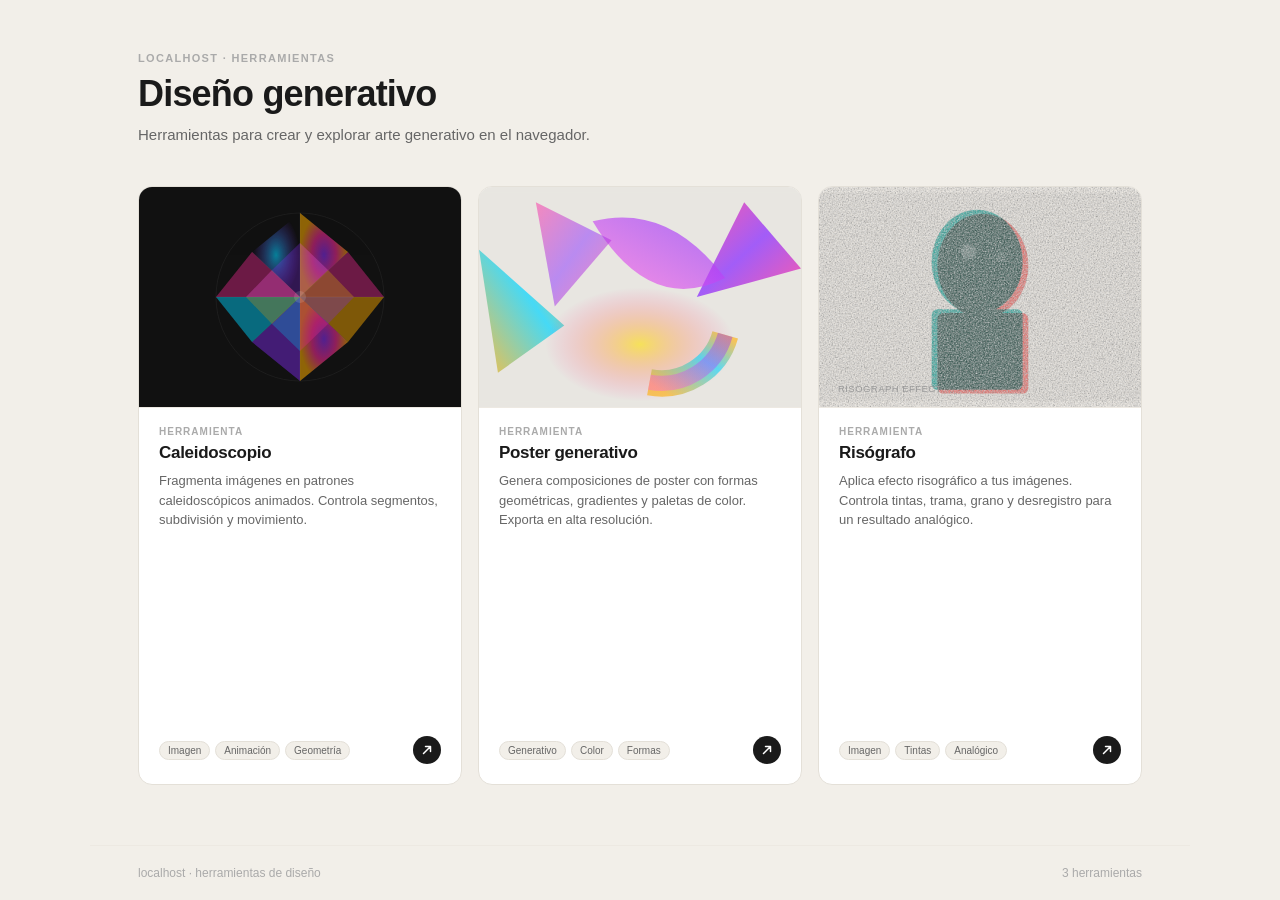
==== index.html @ 978cb009 "Initial commit" ====
<!DOCTYPE html>
<html lang="es">
<head>
<meta charset="UTF-8">
<meta name="viewport" content="width=device-width, initial-scale=1.0">
<title>Herramientas de diseño</title>
<style>
* { box-sizing: border-box; margin: 0; padding: 0; }

:root {
  --bg: #f2efe9;
  --surface: #ffffff;
  --border: #e4e0d8;
  --border-light: #ede9e2;
  --text: #1a1a1a;
  --text-2: #666;
  --text-3: #aaa;
  --radius: 14px;
  --radius-sm: 8px;
}

body {
  font-family: -apple-system, BlinkMacSystemFont, 'Segoe UI', sans-serif;
  background: var(--bg);
  color: var(--text);
  min-height: 100vh;
  display: flex;
  flex-direction: column;
}

/* ── HEADER ── */
header {
  padding: 52px 48px 0;
  max-width: 1100px;
  width: 100%;
  margin: 0 auto;
}

.eyebrow {
  font-size: 11px;
  font-weight: 600;
  text-transform: uppercase;
  letter-spacing: 0.12em;
  color: var(--text-3);
  margin-bottom: 10px;
}

h1 {
  font-size: 36px;
  font-weight: 700;
  letter-spacing: -0.8px;
  line-height: 1.1;
  color: var(--text);
}

.subtitle {
  font-size: 15px;
  color: var(--text-2);
  margin-top: 10px;
  line-height: 1.5;
}

/* ── GRID ── */
.grid {
  display: grid;
  grid-template-columns: repeat(3, 1fr);
  gap: 16px;
  padding: 40px 48px 60px;
  max-width: 1100px;
  width: 100%;
  margin: 0 auto;
  flex: 1;
}

/* ── CARD ── */
.card {
  background: var(--surface);
  border: 1px solid var(--border);
  border-radius: var(--radius);
  overflow: hidden;
  display: flex;
  flex-direction: column;
  text-decoration: none;
  color: inherit;
  transition: transform 0.18s ease, box-shadow 0.18s ease, border-color 0.18s ease;
  cursor: pointer;
}

.card:hover {
  transform: translateY(-3px);
  box-shadow: 0 12px 40px rgba(0,0,0,0.09);
  border-color: #ccc;
}

/* ── PREVIEW AREA ── */
.card-preview {
  height: 220px;
  position: relative;
  overflow: hidden;
  display: flex;
  align-items: center;
  justify-content: center;
}

/* Kaleidoscope preview */
.preview-kaleido {
  background: #111;
}
.preview-kaleido canvas {
  width: 100%;
  height: 100%;
  object-fit: cover;
}
.kaleido-svg {
  width: 100%;
  height: 100%;
}

/* Poster preview */
.preview-poster {
  background: #E8E6E1;
}

/* Risograph preview */
.preview-riso {
  background: #F5F0E8;
}

/* ── CARD BODY ── */
.card-body {
  padding: 18px 20px 20px;
  border-top: 1px solid var(--border-light);
  display: flex;
  flex-direction: column;
  gap: 6px;
  flex: 1;
}

.card-tag {
  font-size: 10px;
  font-weight: 600;
  text-transform: uppercase;
  letter-spacing: 0.1em;
  color: var(--text-3);
}

.card-title {
  font-size: 17px;
  font-weight: 700;
  letter-spacing: -0.3px;
}

.card-desc {
  font-size: 13px;
  color: var(--text-2);
  line-height: 1.5;
  margin-top: 2px;
}

.card-footer {
  display: flex;
  align-items: center;
  justify-content: space-between;
  margin-top: auto;
  padding-top: 14px;
}

.card-chips {
  display: flex;
  gap: 5px;
  flex-wrap: wrap;
}

.chip {
  font-size: 10px;
  padding: 3px 8px;
  border: 1px solid var(--border);
  border-radius: 20px;
  color: var(--text-2);
  background: var(--bg);
}

.arrow {
  width: 28px;
  height: 28px;
  background: var(--text);
  border-radius: 50%;
  display: flex;
  align-items: center;
  justify-content: center;
  flex-shrink: 0;
  transition: transform 0.15s;
}
.card:hover .arrow { transform: translate(2px, -2px); }
.arrow svg { display: block; }

/* ── FOOTER ── */
footer {
  padding: 20px 48px;
  border-top: 1px solid var(--border-light);
  display: flex;
  align-items: center;
  justify-content: space-between;
  max-width: 1100px;
  width: 100%;
  margin: 0 auto;
}
.footer-note { font-size: 12px; color: var(--text-3); }
.footer-count { font-size: 12px; color: var(--text-3); }

/* ── ILLUSTRATIONS ── */
/* Kaleidoscope: geometric mandala */
.kaleido-art {
  width: 180px;
  height: 180px;
  opacity: 0.9;
}

/* Poster: layered gradient shapes */
.poster-art {
  width: 100%;
  height: 100%;
  position: absolute;
  inset: 0;
}

/* Riso: offset color layers */
.riso-art {
  position: absolute;
  inset: 0;
  width: 100%;
  height: 100%;
}
</style>
</head>
<body>

<header>
  <div class="eyebrow">Localhost · Herramientas</div>
  <h1>Diseño generativo</h1>
  <p class="subtitle">Herramientas para crear y explorar arte generativo en el navegador.</p>
</header>

<main class="grid">

  <!-- KALEIDOSCOPE -->
  <a class="card" href="kaleidoscope.html">
    <div class="card-preview preview-kaleido">
      <svg class="kaleido-art" viewBox="0 0 180 180" xmlns="http://www.w3.org/2000/svg">
        <defs>
          <radialGradient id="kg1" cx="50%" cy="50%" r="50%">
            <stop offset="0%" stop-color="#8B2FFF"/>
            <stop offset="50%" stop-color="#FF2D9C"/>
            <stop offset="100%" stop-color="#FFAD00"/>
          </radialGradient>
          <radialGradient id="kg2" cx="50%" cy="50%" r="50%">
            <stop offset="0%" stop-color="#00D4FF"/>
            <stop offset="100%" stop-color="#8B2FFF" stop-opacity="0"/>
          </radialGradient>
          <clipPath id="circle">
            <circle cx="90" cy="90" r="84"/>
          </clipPath>
        </defs>
        <circle cx="90" cy="90" r="84" fill="#111"/>
        <g clip-path="url(#circle)">
          <!-- Segments -->
          <g opacity="0.85">
            <polygon points="90,90 90,6 138,45" fill="url(#kg1)" opacity="0.7"/>
            <polygon points="90,90 138,45 174,90" fill="#FF2D9C" opacity="0.5"/>
            <polygon points="90,90 174,90 138,135" fill="#FFAD00" opacity="0.6"/>
            <polygon points="90,90 138,135 90,174" fill="url(#kg1)" opacity="0.7"/>
            <polygon points="90,90 90,174 42,135" fill="#8B2FFF" opacity="0.55"/>
            <polygon points="90,90 42,135 6,90" fill="#00D4FF" opacity="0.6"/>
            <polygon points="90,90 6,90 42,45" fill="#FF2D9C" opacity="0.5"/>
            <polygon points="90,90 42,45 90,6" fill="url(#kg2)" opacity="0.75"/>
          </g>
          <!-- Inner ring -->
          <g opacity="0.6">
            <polygon points="90,90 90,36 118,63" fill="#FF5FE5" opacity="0.55"/>
            <polygon points="90,90 118,63 144,90" fill="#FFDE00" opacity="0.45"/>
            <polygon points="90,90 144,90 118,117" fill="#8B2FFF" opacity="0.5"/>
            <polygon points="90,90 118,117 90,144" fill="#FF2D9C" opacity="0.55"/>
            <polygon points="90,90 90,144 62,117" fill="#00D4FF" opacity="0.5"/>
            <polygon points="90,90 62,117 36,90" fill="#FFAD00" opacity="0.45"/>
            <polygon points="90,90 36,90 62,63" fill="#FF5FE5" opacity="0.55"/>
            <polygon points="90,90 62,63 90,36" fill="#8B2FFF" opacity="0.5"/>
          </g>
          <!-- Glass edges -->
          <g stroke="rgba(255,255,255,0.12)" stroke-width="0.5" fill="none">
            <line x1="90" y1="90" x2="90" y2="6"/>
            <line x1="90" y1="90" x2="138" y2="45"/>
            <line x1="90" y1="90" x2="174" y2="90"/>
            <line x1="90" y1="90" x2="138" y2="135"/>
            <line x1="90" y1="90" x2="90" y2="174"/>
            <line x1="90" y1="90" x2="42" y2="135"/>
            <line x1="90" y1="90" x2="6" y2="90"/>
            <line x1="90" y1="90" x2="42" y2="45"/>
          </g>
          <!-- Center dot -->
          <circle cx="90" cy="90" r="6" fill="rgba(255,255,255,0.15)"/>
        </g>
        <circle cx="90" cy="90" r="84" fill="none" stroke="rgba(255,255,255,0.06)" stroke-width="1"/>
      </svg>
    </div>
    <div class="card-body">
      <div class="card-tag">Herramienta</div>
      <div class="card-title">Caleidoscopio</div>
      <div class="card-desc">Fragmenta imágenes en patrones caleidoscópicos animados. Controla segmentos, subdivisión y movimiento.</div>
      <div class="card-footer">
        <div class="card-chips">
          <span class="chip">Imagen</span>
          <span class="chip">Animación</span>
          <span class="chip">Geometría</span>
        </div>
        <div class="arrow">
          <svg width="12" height="12" viewBox="0 0 12 12" fill="none">
            <path d="M2.5 9.5L9.5 2.5M9.5 2.5H4.5M9.5 2.5V7.5" stroke="white" stroke-width="1.5" stroke-linecap="round" stroke-linejoin="round"/>
          </svg>
        </div>
      </div>
    </div>
  </a>

  <!-- POSTER -->
  <a class="card" href="poster.html">
    <div class="card-preview preview-poster">
      <svg class="poster-art" viewBox="0 0 340 220" xmlns="http://www.w3.org/2000/svg">
        <defs>
          <linearGradient id="pg1" x1="0%" y1="0%" x2="100%" y2="100%">
            <stop offset="0%" stop-color="#FF2D9C"/>
            <stop offset="50%" stop-color="#8B2FFF"/>
            <stop offset="100%" stop-color="#FF2D9C"/>
          </linearGradient>
          <linearGradient id="pg2" x1="0%" y1="100%" x2="100%" y2="0%">
            <stop offset="0%" stop-color="#FFAD00"/>
            <stop offset="60%" stop-color="#00D4FF"/>
            <stop offset="100%" stop-color="#FFAD00"/>
          </linearGradient>
          <linearGradient id="pg3" x1="100%" y1="0%" x2="0%" y2="100%">
            <stop offset="0%" stop-color="#8B2FFF"/>
            <stop offset="100%" stop-color="#FF5FE5"/>
          </linearGradient>
          <radialGradient id="pg4" cx="50%" cy="50%" r="50%">
            <stop offset="0%" stop-color="#FFDE00"/>
            <stop offset="100%" stop-color="#FF2D9C" stop-opacity="0"/>
          </radialGradient>
        </defs>
        <rect width="340" height="220" fill="#E8E6E1"/>
        <!-- Shapes -->
        <polygon points="280,10 340,80 230,110" fill="url(#pg1)" opacity="0.75"/>
        <polygon points="0,60 90,140 20,190" fill="url(#pg2)" opacity="0.7"/>
        <path d="M120,30 Q200,10 260,90 Q180,130 120,30Z" fill="url(#pg3)" opacity="0.65"/>
        <ellipse cx="170" cy="160" rx="100" ry="60" fill="url(#pg4)" opacity="0.6"/>
        <polygon points="60,10 140,50 80,120" fill="url(#pg1)" opacity="0.5"/>
        <!-- Arc shape -->
        <path d="M 260,150 A 70 70 0 0 1 180,200" stroke="url(#pg2)" stroke-width="28" fill="none" opacity="0.6"/>
        <path d="M 260,150 A 70 70 0 0 1 180,200" stroke="url(#pg3)" stroke-width="16" fill="none" opacity="0.4"/>
      </svg>
    </div>
    <div class="card-body">
      <div class="card-tag">Herramienta</div>
      <div class="card-title">Poster generativo</div>
      <div class="card-desc">Genera composiciones de poster con formas geométricas, gradientes y paletas de color. Exporta en alta resolución.</div>
      <div class="card-footer">
        <div class="card-chips">
          <span class="chip">Generativo</span>
          <span class="chip">Color</span>
          <span class="chip">Formas</span>
        </div>
        <div class="arrow">
          <svg width="12" height="12" viewBox="0 0 12 12" fill="none">
            <path d="M2.5 9.5L9.5 2.5M9.5 2.5H4.5M9.5 2.5V7.5" stroke="white" stroke-width="1.5" stroke-linecap="round" stroke-linejoin="round"/>
          </svg>
        </div>
      </div>
    </div>
  </a>

  <!-- RISOGRAPH -->
  <a class="card" href="risograph.html">
    <div class="card-preview preview-riso">
      <svg class="riso-art" viewBox="0 0 340 220" xmlns="http://www.w3.org/2000/svg">
        <defs>
          <filter id="grain">
            <feTurbulence type="fractalNoise" baseFrequency="0.65" numOctaves="3" stitchTiles="stitch"/>
            <feColorMatrix type="saturate" values="0"/>
            <feBlend in="SourceGraphic" mode="multiply" result="blend"/>
            <feComposite in="blend" in2="SourceGraphic"/>
          </filter>
        </defs>
        <!-- Paper -->
        <rect width="340" height="220" fill="#F5F0E8"/>
        <!-- Noise texture dots simulation -->
        <rect width="340" height="220" fill="url(#noise)" opacity="0.04"/>

        <!-- Ink layer 1: Red (offset slightly) -->
        <g transform="translate(3,2)" opacity="0.88" style="mix-blend-mode:multiply">
          <!-- Portrait silhouette simplified as shapes -->
          <ellipse cx="170" cy="75" rx="48" ry="55" fill="#FF5E5B"/>
          <rect x="122" y="125" width="96" height="85" rx="6" fill="#FF5E5B"/>
          <!-- Halftone dots suggestion -->
          <circle cx="145" cy="60" r="3" fill="#FF5E5B" opacity="0.6"/>
          <circle cx="160" cy="50" r="2" fill="#FF5E5B" opacity="0.5"/>
          <circle cx="195" cy="58" r="3.5" fill="#FF5E5B" opacity="0.55"/>
          <circle cx="185" cy="45" r="2" fill="#FF5E5B" opacity="0.45"/>
          <circle cx="155" cy="95" r="4" fill="#FF5E5B" opacity="0.35"/>
          <circle cx="185" cy="90" r="3" fill="#FF5E5B" opacity="0.3"/>
        </g>

        <!-- Ink layer 2: Teal (offset other direction) -->
        <g transform="translate(-3,-2)" opacity="0.85" style="mix-blend-mode:multiply">
          <ellipse cx="170" cy="75" rx="48" ry="55" fill="#00A79D"/>
          <rect x="122" y="125" width="96" height="85" rx="6" fill="#00A79D"/>
          <!-- Screen dots -->
          <circle cx="152" cy="68" r="2.5" fill="#00A79D" opacity="0.5"/>
          <circle cx="168" cy="55" r="3" fill="#00A79D" opacity="0.55"/>
          <circle cx="188" cy="65" r="2" fill="#00A79D" opacity="0.45"/>
          <circle cx="178" cy="48" r="3" fill="#00A79D" opacity="0.4"/>
          <circle cx="160" cy="100" r="3.5" fill="#00A79D" opacity="0.3"/>
          <circle cx="190" cy="95" r="2.5" fill="#00A79D" opacity="0.25"/>
        </g>

        <!-- Highlight spots -->
        <circle cx="158" cy="62" r="8" fill="#fff" opacity="0.25"/>
        <circle cx="192" cy="68" r="5" fill="#fff" opacity="0.15"/>

        <!-- Grain overlay -->
        <rect width="340" height="220" fill="rgba(0,0,0,0.03)" filter="url(#grain)"/>

        <!-- Dot screen pattern -->
        <g opacity="0.08" fill="#1a1a1a">
          <circle cx="30" cy="30" r="1.5"/><circle cx="50" cy="30" r="1.5"/><circle cx="70" cy="30" r="1.5"/>
          <circle cx="40" cy="45" r="1.5"/><circle cx="60" cy="45" r="1.5"/><circle cx="80" cy="45" r="1.5"/>
          <circle cx="290" cy="160" r="1.5"/><circle cx="310" cy="160" r="1.5"/><circle cx="330" cy="160" r="1.5"/>
          <circle cx="300" cy="175" r="1.5"/><circle cx="320" cy="175" r="1.5"/>
          <circle cx="30" cy="185" r="1.5"/><circle cx="50" cy="185" r="1.5"/>
          <circle cx="40" cy="200" r="1.5"/><circle cx="60" cy="200" r="1.5"/>
        </g>

        <!-- Label at bottom -->
        <text x="20" y="210" font-family="-apple-system,sans-serif" font-size="10" fill="#999" letter-spacing="0.05em" text-transform="uppercase">RISOGRAPH EFFECT</text>
      </svg>
    </div>
    <div class="card-body">
      <div class="card-tag">Herramienta</div>
      <div class="card-title">Risógrafo</div>
      <div class="card-desc">Aplica efecto risográfico a tus imágenes. Controla tintas, trama, grano y desregistro para un resultado analógico.</div>
      <div class="card-footer">
        <div class="card-chips">
          <span class="chip">Imagen</span>
          <span class="chip">Tintas</span>
          <span class="chip">Analógico</span>
        </div>
        <div class="arrow">
          <svg width="12" height="12" viewBox="0 0 12 12" fill="none">
            <path d="M2.5 9.5L9.5 2.5M9.5 2.5H4.5M9.5 2.5V7.5" stroke="white" stroke-width="1.5" stroke-linecap="round" stroke-linejoin="round"/>
          </svg>
        </div>
      </div>
    </div>
  </a>

</main>

<footer>
  <span class="footer-note">localhost · herramientas de diseño</span>
  <span class="footer-count">3 herramientas</span>
</footer>

</body>
</html>
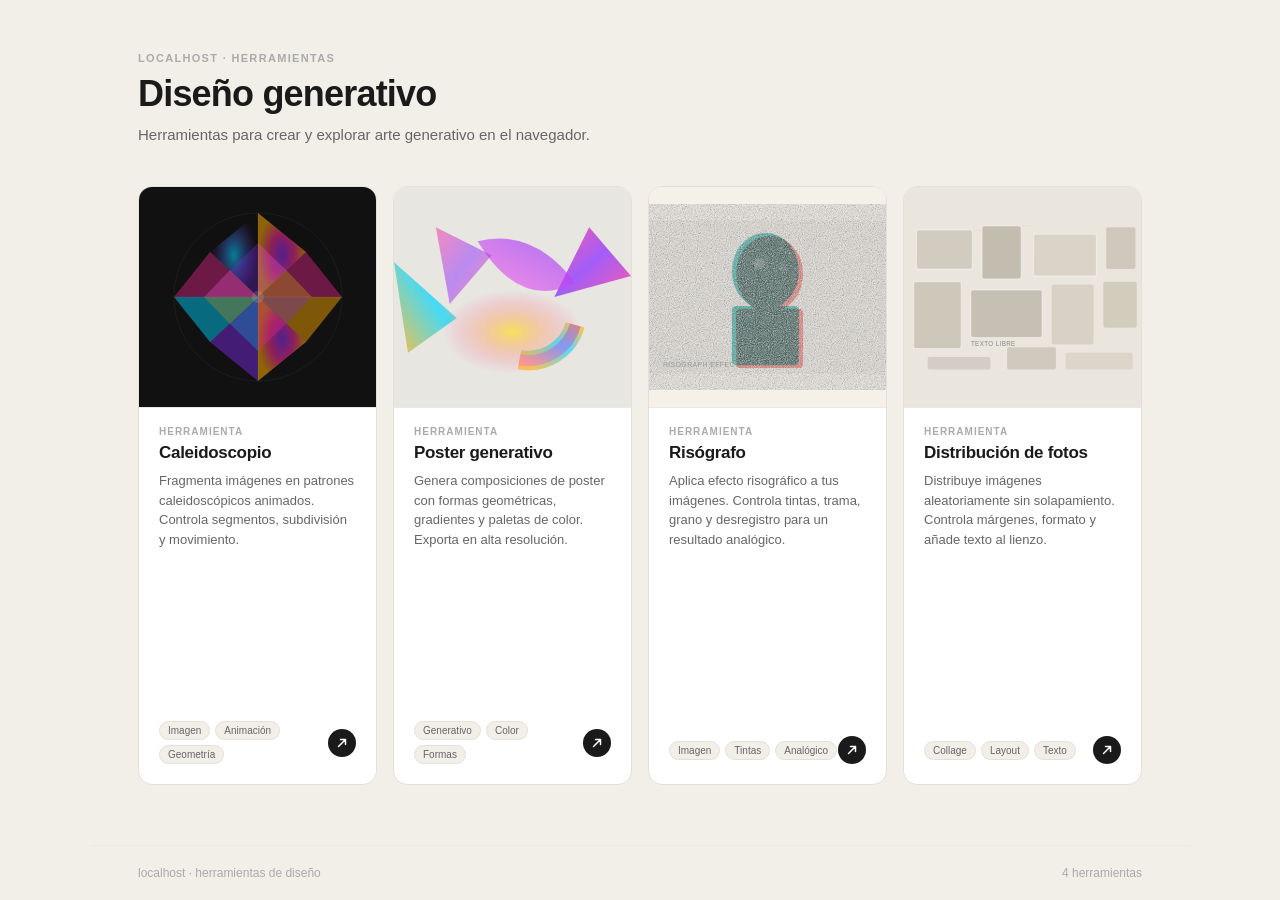
==== commit c5de2a5a: "Add layout tool + fix duplication bug" ====
--- a/index.html
+++ b/index.html
@@ -63,7 +63,7 @@
 /* ── GRID ── */
 .grid {
   display: grid;
-  grid-template-columns: repeat(3, 1fr);
+  grid-template-columns: repeat(4, 1fr);
   gap: 16px;
   padding: 40px 48px 60px;
   max-width: 1100px;
@@ -460,11 +460,59 @@
     </div>
   </a>
 
+  <!-- LAYOUT DE FOTOS -->
+  <a class="card" href="layout.html">
+    <div class="card-preview" style="background:#EAE5DD">
+      <svg viewBox="0 0 340 220" xmlns="http://www.w3.org/2000/svg" style="position:absolute;inset:0;width:100%;height:100%">
+        <rect width="340" height="220" fill="#EAE5DD"/>
+        <!-- Photo rectangles scattered, no overlap -->
+        <rect x="18" y="14" width="80" height="56" rx="3" fill="#C8C0B4" opacity="0.7"/>
+        <rect x="18" y="14" width="80" height="56" rx="3" fill="none" stroke="#fff" stroke-width="1.5" opacity="0.4"/>
+        <rect x="112" y="8" width="56" height="76" rx="3" fill="#B0A898" opacity="0.65"/>
+        <rect x="112" y="8" width="56" height="76" rx="3" fill="none" stroke="#fff" stroke-width="1.5" opacity="0.4"/>
+        <rect x="186" y="20" width="90" height="60" rx="3" fill="#D4CCBf" opacity="0.7"/>
+        <rect x="186" y="20" width="90" height="60" rx="3" fill="none" stroke="#fff" stroke-width="1.5" opacity="0.4"/>
+        <rect x="290" y="10" width="42" height="60" rx="3" fill="#BEB6A8" opacity="0.6"/>
+        <rect x="14" y="88" width="68" height="96" rx="3" fill="#C0B8AA" opacity="0.65"/>
+        <rect x="14" y="88" width="68" height="96" rx="3" fill="none" stroke="#fff" stroke-width="1.5" opacity="0.4"/>
+        <rect x="96" y="100" width="102" height="68" rx="3" fill="#B8B0A2" opacity="0.7"/>
+        <rect x="96" y="100" width="102" height="68" rx="3" fill="none" stroke="#fff" stroke-width="1.5" opacity="0.4"/>
+        <rect x="212" y="92" width="60" height="86" rx="3" fill="#D0C8BA" opacity="0.65"/>
+        <rect x="286" y="88" width="48" height="66" rx="3" fill="#C4BCA8" opacity="0.6"/>
+        <rect x="34" y="196" width="90" height="18" rx="3" fill="#AFA8A0" opacity="0.4"/>
+        <rect x="148" y="182" width="70" height="32" rx="3" fill="#BCB4A6" opacity="0.55"/>
+        <rect x="232" y="190" width="96" height="24" rx="3" fill="#C8C0B2" opacity="0.45"/>
+        <!-- Gap lines suggestion -->
+        <line x1="100" y1="14" x2="110" y2="14" stroke="#C0BCA0" stroke-width="1" stroke-dasharray="2,2" opacity="0.5"/>
+        <line x1="170" y1="8" x2="184" y2="8" stroke="#C0BCA0" stroke-width="1" stroke-dasharray="2,2" opacity="0.5"/>
+        <!-- Text element sample -->
+        <text x="96" y="180" font-family="-apple-system,sans-serif" font-size="9" fill="#888" letter-spacing="0.06em">TEXTO LIBRE</text>
+      </svg>
+    </div>
+    <div class="card-body">
+      <div class="card-tag">Herramienta</div>
+      <div class="card-title">Distribución de fotos</div>
+      <div class="card-desc">Distribuye imágenes aleatoriamente sin solapamiento. Controla márgenes, formato y añade texto al lienzo.</div>
+      <div class="card-footer">
+        <div class="card-chips">
+          <span class="chip">Collage</span>
+          <span class="chip">Layout</span>
+          <span class="chip">Texto</span>
+        </div>
+        <div class="arrow">
+          <svg width="12" height="12" viewBox="0 0 12 12" fill="none">
+            <path d="M2.5 9.5L9.5 2.5M9.5 2.5H4.5M9.5 2.5V7.5" stroke="white" stroke-width="1.5" stroke-linecap="round" stroke-linejoin="round"/>
+          </svg>
+        </div>
+      </div>
+    </div>
+  </a>
+
 </main>
 
 <footer>
   <span class="footer-note">localhost · herramientas de diseño</span>
-  <span class="footer-count">3 herramientas</span>
+  <span class="footer-count">4 herramientas</span>
 </footer>
 
 </body>
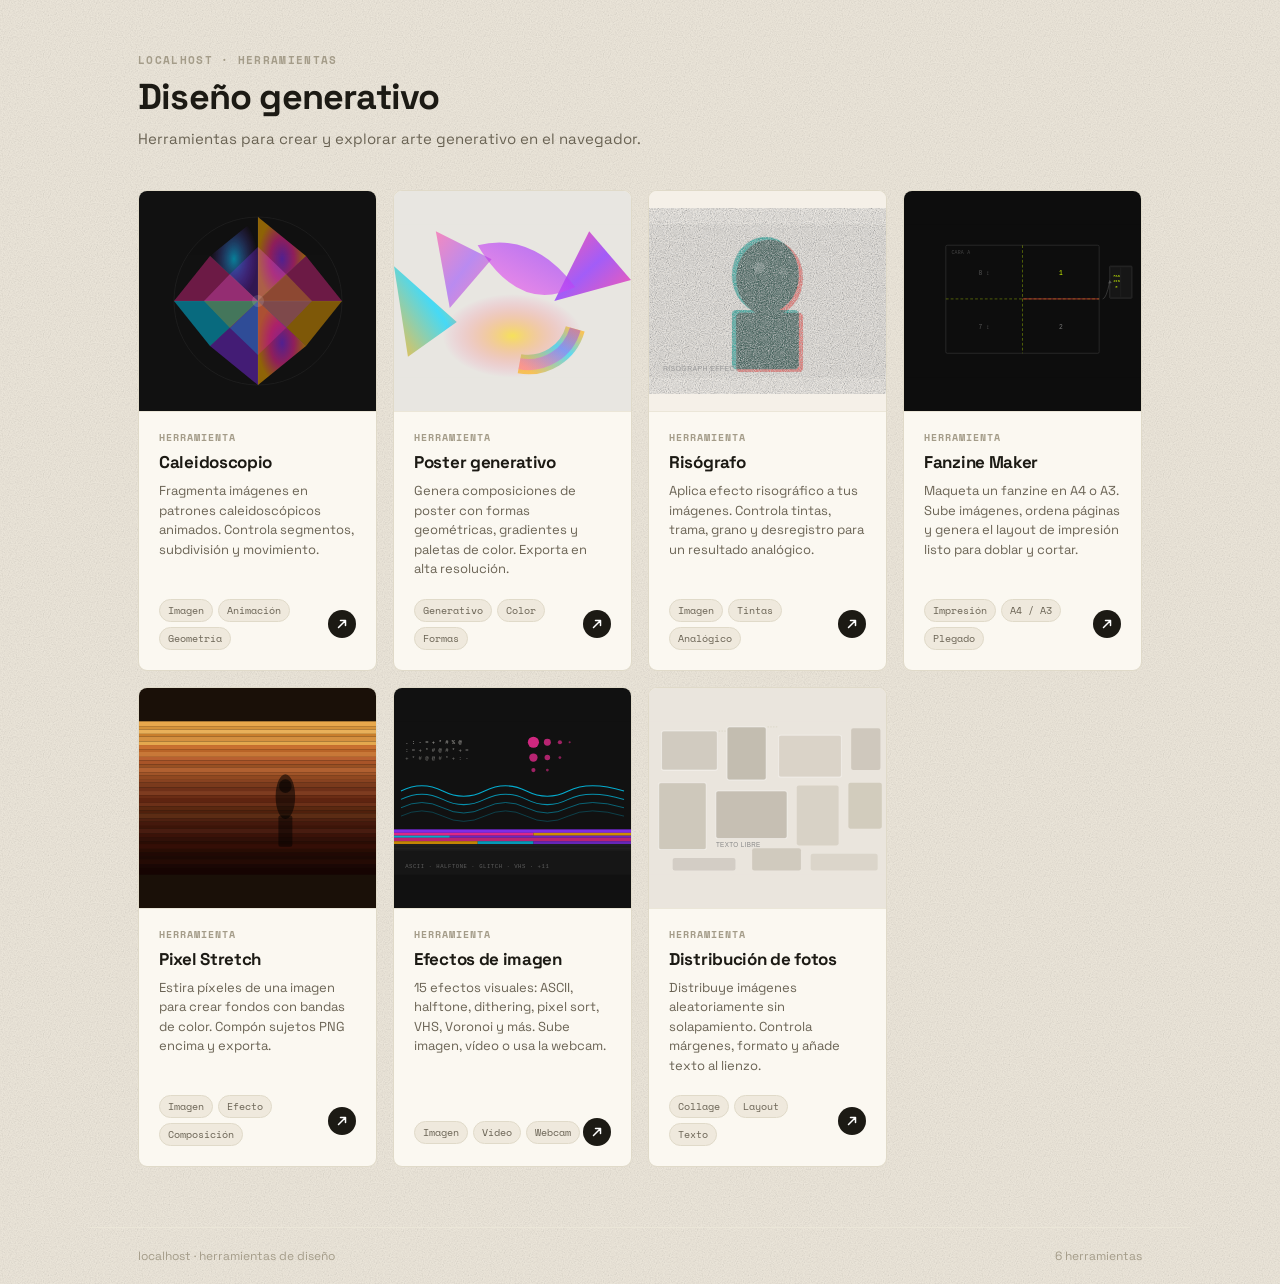
==== commit 48c2a723: "Add GitHub Actions deploy workflow + new tools Co-Authored-By: Claude Sonnet 4.6 <noreply@anthropic." ====
--- a/index.html
+++ b/index.html
@@ -231,6 +231,31 @@
   width: 100%;
   height: 100%;
 }
+</style>
+<link rel="stylesheet" href="studio.css">
+<style>
+  .card { background: var(--surface); }
+  .card-title { font-family: var(--font-display); }
+  .eyebrow { font-family: var(--font-mono); }
+  .card:hover { box-shadow: 0 14px 44px rgba(28,26,20,0.12); border-color: var(--border-2); }
+  .arrow { background: var(--text); }
+
+  @media (max-width: 1100px) {
+    header, .grid, footer { padding-left: 32px; padding-right: 32px; }
+    .grid { grid-template-columns: repeat(3, 1fr); }
+  }
+  @media (max-width: 760px) {
+    header { padding: 34px 20px 0; }
+    h1 { font-size: 28px; }
+    .subtitle { font-size: 14px; }
+    .grid { grid-template-columns: repeat(2, 1fr); gap: 12px; padding: 26px 20px 44px; }
+    .card-preview { height: 156px; }
+    footer { flex-direction: column; gap: 6px; align-items: flex-start; padding: 16px 20px; }
+  }
+  @media (max-width: 460px) {
+    .grid { grid-template-columns: 1fr; }
+    .card-preview { height: 190px; }
+  }
 </style>
 </head>
 <body>
@@ -460,6 +485,190 @@
     </div>
   </a>
 
+  <!-- FANZINE MAKER -->
+  <a class="card" href="fanzine.html">
+    <div class="card-preview" style="background:#0d0d0d">
+      <svg viewBox="0 0 340 220" xmlns="http://www.w3.org/2000/svg" style="position:absolute;inset:0;width:100%;height:100%">
+        <rect width="340" height="220" fill="#0d0d0d"/>
+        <!-- Sheet outline -->
+        <rect x="60" y="30" width="220" height="155" rx="2" fill="none" stroke="#333" stroke-width="1"/>
+        <!-- Fold line vertical -->
+        <line x1="170" y1="30" x2="170" y2="185" stroke="#d4ff00" stroke-width="0.8" stroke-dasharray="4,3" opacity="0.6"/>
+        <!-- Fold line horizontal -->
+        <line x1="60" y1="107" x2="280" y2="107" stroke="#d4ff00" stroke-width="0.8" stroke-dasharray="4,3" opacity="0.6"/>
+        <!-- Cut line -->
+        <line x1="170" y1="107" x2="280" y2="107" stroke="#ff4444" stroke-width="1.2" opacity="0.7"/>
+        <!-- Page labels -->
+        <text x="115" y="72" text-anchor="middle" font-family="Courier New,monospace" font-size="9" fill="#555">8 ↕</text>
+        <text x="225" y="72" text-anchor="middle" font-family="Courier New,monospace" font-size="9" fill="#d4ff00">1</text>
+        <text x="115" y="150" text-anchor="middle" font-family="Courier New,monospace" font-size="9" fill="#555">7 ↕</text>
+        <text x="225" y="150" text-anchor="middle" font-family="Courier New,monospace" font-size="9" fill="#777">2</text>
+        <!-- Mini assembled zine on the right -->
+        <rect x="295" y="60" width="32" height="46" rx="1" fill="#1a1a1a" stroke="#333" stroke-width="1"/>
+        <rect x="297" y="62" width="28" height="42" rx="1" fill="#161616"/>
+        <line x1="311" y1="62" x2="311" y2="104" stroke="#333" stroke-width="0.5"/>
+        <text x="305" y="75" text-anchor="middle" font-family="Courier New,monospace" font-size="5" fill="#d4ff00">FAN</text>
+        <text x="305" y="83" text-anchor="middle" font-family="Courier New,monospace" font-size="5" fill="#d4ff00">ZIN</text>
+        <text x="305" y="91" text-anchor="middle" font-family="Courier New,monospace" font-size="5" fill="#d4ff00">E</text>
+        <!-- Arrow from sheet to zine -->
+        <path d="M 285 107 Q 290 107 295 83" fill="none" stroke="#555" stroke-width="0.8"/>
+        <polygon points="295,80 293,85 298,84" fill="#555"/>
+        <!-- Corner label -->
+        <text x="68" y="42" font-family="Courier New,monospace" font-size="7" fill="#444" letter-spacing="0.05em">CARA A</text>
+      </svg>
+    </div>
+    <div class="card-body">
+      <div class="card-tag">Herramienta</div>
+      <div class="card-title">Fanzine Maker</div>
+      <div class="card-desc">Maqueta un fanzine en A4 o A3. Sube imágenes, ordena páginas y genera el layout de impresión listo para doblar y cortar.</div>
+      <div class="card-footer">
+        <div class="card-chips">
+          <span class="chip">Impresión</span>
+          <span class="chip">A4 / A3</span>
+          <span class="chip">Plegado</span>
+        </div>
+        <div class="arrow">
+          <svg width="12" height="12" viewBox="0 0 12 12" fill="none">
+            <path d="M2.5 9.5L9.5 2.5M9.5 2.5H4.5M9.5 2.5V7.5" stroke="white" stroke-width="1.5" stroke-linecap="round" stroke-linejoin="round"/>
+          </svg>
+        </div>
+      </div>
+    </div>
+  </a>
+
+  <!-- PIXEL STRETCH -->
+  <a class="card" href="pixelstretch.html">
+    <div class="card-preview" style="background:#1a1008">
+      <svg viewBox="0 0 340 220" xmlns="http://www.w3.org/2000/svg" style="position:absolute;inset:0;width:100%;height:100%">
+        <!-- Horizontal pixel stretch bands -->
+        <rect width="340" height="220" fill="#1a1008"/>
+        <rect x="0" y="0"   width="340" height="7"  fill="#E8A84C"/>
+        <rect x="0" y="7"   width="340" height="5"  fill="#D4923A"/>
+        <rect x="0" y="12"  width="340" height="6"  fill="#E8B05A"/>
+        <rect x="0" y="18"  width="340" height="4"  fill="#C87E2C"/>
+        <rect x="0" y="22"  width="340" height="7"  fill="#D49040"/>
+        <rect x="0" y="29"  width="340" height="5"  fill="#E4A84E"/>
+        <rect x="0" y="34"  width="340" height="6"  fill="#C87030"/>
+        <rect x="0" y="40"  width="340" height="4"  fill="#B86428"/>
+        <rect x="0" y="44"  width="340" height="7"  fill="#C87838"/>
+        <rect x="0" y="51"  width="340" height="5"  fill="#B86030"/>
+        <rect x="0" y="56"  width="340" height="6"  fill="#A85428"/>
+        <rect x="0" y="62"  width="340" height="4"  fill="#985022"/>
+        <rect x="0" y="66"  width="340" height="7"  fill="#B06030"/>
+        <rect x="0" y="73"  width="340" height="5"  fill="#A05428"/>
+        <rect x="0" y="78"  width="340" height="6"  fill="#904820"/>
+        <rect x="0" y="84"  width="340" height="4"  fill="#884220"/>
+        <rect x="0" y="88"  width="340" height="7"  fill="#7A3A1C"/>
+        <rect x="0" y="95"  width="340" height="5"  fill="#6E3018"/>
+        <rect x="0" y="100" width="340" height="6"  fill="#7E3C20"/>
+        <rect x="0" y="106" width="340" height="4"  fill="#6A2C14"/>
+        <rect x="0" y="110" width="340" height="7"  fill="#5E2410"/>
+        <rect x="0" y="117" width="340" height="5"  fill="#6C3018"/>
+        <rect x="0" y="122" width="340" height="6"  fill="#5A2810"/>
+        <rect x="0" y="128" width="340" height="4"  fill="#50200C"/>
+        <rect x="0" y="132" width="340" height="7"  fill="#5C2C14"/>
+        <rect x="0" y="139" width="340" height="5"  fill="#4E2010"/>
+        <rect x="0" y="144" width="340" height="6"  fill="#44180C"/>
+        <rect x="0" y="150" width="340" height="4"  fill="#3C1408"/>
+        <rect x="0" y="154" width="340" height="7"  fill="#481C10"/>
+        <rect x="0" y="161" width="340" height="5"  fill="#3A1208"/>
+        <rect x="0" y="166" width="340" height="6"  fill="#301008"/>
+        <rect x="0" y="172" width="340" height="4"  fill="#2A0C04"/>
+        <rect x="0" y="176" width="340" height="7"  fill="#340E06"/>
+        <rect x="0" y="183" width="340" height="5"  fill="#280C04"/>
+        <rect x="0" y="188" width="340" height="6"  fill="#200804"/>
+        <rect x="0" y="194" width="340" height="4"  fill="#1C0804"/>
+        <rect x="0" y="198" width="340" height="7"  fill="#240A04"/>
+        <rect x="0" y="205" width="340" height="5"  fill="#1A0604"/>
+        <rect x="0" y="210" width="340" height="10" fill="#160402"/>
+        <!-- Silhouette subject suggestion -->
+        <ellipse cx="210" cy="108" rx="14" ry="32" fill="rgba(0,0,0,0.55)"/>
+        <rect x="200" y="135" width="20" height="45" rx="3" fill="rgba(0,0,0,0.5)"/>
+        <ellipse cx="210" cy="93" rx="9" ry="10" fill="rgba(0,0,0,0.55)"/>
+      </svg>
+    </div>
+    <div class="card-body">
+      <div class="card-tag">Herramienta</div>
+      <div class="card-title">Pixel Stretch</div>
+      <div class="card-desc">Estira píxeles de una imagen para crear fondos con bandas de color. Compón sujetos PNG encima y exporta.</div>
+      <div class="card-footer">
+        <div class="card-chips">
+          <span class="chip">Imagen</span>
+          <span class="chip">Efecto</span>
+          <span class="chip">Composición</span>
+        </div>
+        <div class="arrow">
+          <svg width="12" height="12" viewBox="0 0 12 12" fill="none">
+            <path d="M2.5 9.5L9.5 2.5M9.5 2.5H4.5M9.5 2.5V7.5" stroke="white" stroke-width="1.5" stroke-linecap="round" stroke-linejoin="round"/>
+          </svg>
+        </div>
+      </div>
+    </div>
+  </a>
+
+  <!-- EFECTOS DE IMAGEN -->
+  <a class="card" href="efectos.html">
+    <div class="card-preview" style="background:#111">
+      <svg viewBox="0 0 340 220" xmlns="http://www.w3.org/2000/svg" style="position:absolute;inset:0;width:100%;height:100%">
+        <rect width="340" height="220" fill="#111"/>
+        <!-- ASCII block -->
+        <text x="16" y="32" font-family="Courier New,monospace" font-size="8" fill="#fbf8f1" opacity="0.7">. : - = + * # % @</text>
+        <text x="16" y="44" font-family="Courier New,monospace" font-size="8" fill="#fbf8f1" opacity="0.55">: = + * # @ # * + =</text>
+        <text x="16" y="56" font-family="Courier New,monospace" font-size="8" fill="#fbf8f1" opacity="0.45">+ * # @ @ # * + : -</text>
+        <!-- Halftone dots -->
+        <circle cx="200" cy="30" r="8" fill="#FF2D9C" opacity="0.8"/>
+        <circle cx="220" cy="30" r="5" fill="#FF2D9C" opacity="0.7"/>
+        <circle cx="238" cy="30" r="3" fill="#FF2D9C" opacity="0.6"/>
+        <circle cx="252" cy="30" r="1.5" fill="#FF2D9C" opacity="0.5"/>
+        <circle cx="200" cy="52" r="6" fill="#FF2D9C" opacity="0.7"/>
+        <circle cx="220" cy="52" r="4" fill="#FF2D9C" opacity="0.65"/>
+        <circle cx="238" cy="52" r="2" fill="#FF2D9C" opacity="0.5"/>
+        <circle cx="200" cy="70" r="3" fill="#FF2D9C" opacity="0.6"/>
+        <circle cx="220" cy="70" r="2" fill="#FF2D9C" opacity="0.5"/>
+        <!-- Wave lines -->
+        <path d="M10,100 Q40,85 70,100 Q100,115 130,100 Q160,85 190,100 Q220,115 250,100 Q280,85 330,100" stroke="#00D4FF" stroke-width="1.5" fill="none" opacity="0.8"/>
+        <path d="M10,112 Q40,97 70,112 Q100,127 130,112 Q160,97 190,112 Q220,127 250,112 Q280,97 330,112" stroke="#00D4FF" stroke-width="1.5" fill="none" opacity="0.65"/>
+        <path d="M10,124 Q40,109 70,124 Q100,139 130,124 Q160,109 190,124 Q220,139 250,124 Q280,109 330,124" stroke="#00D4FF" stroke-width="1.2" fill="none" opacity="0.5"/>
+        <path d="M10,136 Q40,121 70,136 Q100,151 130,136 Q160,121 190,136 Q220,151 250,136 Q280,121 330,136" stroke="#00D4FF" stroke-width="1" fill="none" opacity="0.35"/>
+        <!-- Pixel sort glitch -->
+        <rect x="0" y="155" width="340" height="5" fill="#8B2FFF" opacity="0.9"/>
+        <rect x="0" y="160" width="200" height="4" fill="#FF2D9C" opacity="0.85"/>
+        <rect x="200" y="160" width="140" height="4" fill="#FFAD00" opacity="0.8"/>
+        <rect x="0" y="164" width="80" height="3" fill="#00D4FF" opacity="0.8"/>
+        <rect x="80" y="164" width="260" height="3" fill="#8B2FFF" opacity="0.75"/>
+        <rect x="0" y="167" width="340" height="5" fill="#FF2D9C" opacity="0.7"/>
+        <rect x="0" y="172" width="120" height="4" fill="#FFAD00" opacity="0.75"/>
+        <rect x="120" y="172" width="80" height="4" fill="#00D4FF" opacity="0.7"/>
+        <rect x="200" y="172" width="140" height="4" fill="#8B2FFF" opacity="0.7"/>
+        <rect x="0" y="176" width="340" height="44" fill="#1a1a1a" opacity="0.6"/>
+        <!-- VHS scan lines -->
+        <rect x="0" y="176" width="340" height="1" fill="#fff" opacity="0.06"/>
+        <rect x="0" y="178" width="340" height="1" fill="#fff" opacity="0.06"/>
+        <rect x="0" y="180" width="340" height="1" fill="#fff" opacity="0.06"/>
+        <rect x="0" y="182" width="340" height="1" fill="#fff" opacity="0.06"/>
+        <rect x="0" y="184" width="340" height="1" fill="#fff" opacity="0.06"/>
+        <text x="16" y="210" font-family="Courier New,monospace" font-size="8" fill="#fff" opacity="0.3" letter-spacing="0.1em">ASCII · HALFTONE · GLITCH · VHS · +11</text>
+      </svg>
+    </div>
+    <div class="card-body">
+      <div class="card-tag">Herramienta</div>
+      <div class="card-title">Efectos de imagen</div>
+      <div class="card-desc">15 efectos visuales: ASCII, halftone, dithering, pixel sort, VHS, Voronoi y más. Sube imagen, vídeo o usa la webcam.</div>
+      <div class="card-footer">
+        <div class="card-chips">
+          <span class="chip">Imagen</span>
+          <span class="chip">Vídeo</span>
+          <span class="chip">Webcam</span>
+        </div>
+        <div class="arrow">
+          <svg width="12" height="12" viewBox="0 0 12 12" fill="none">
+            <path d="M2.5 9.5L9.5 2.5M9.5 2.5H4.5M9.5 2.5V7.5" stroke="white" stroke-width="1.5" stroke-linecap="round" stroke-linejoin="round"/>
+          </svg>
+        </div>
+      </div>
+    </div>
+  </a>
+
   <!-- LAYOUT DE FOTOS -->
   <a class="card" href="layout.html">
     <div class="card-preview" style="background:#EAE5DD">
@@ -512,7 +721,7 @@
 
 <footer>
   <span class="footer-note">localhost · herramientas de diseño</span>
-  <span class="footer-count">4 herramientas</span>
+  <span class="footer-count">6 herramientas</span>
 </footer>
 
 </body>
--- a/studio.css
+++ b/studio.css
@@ -0,0 +1,291 @@
+@import url('https://fonts.googleapis.com/css2?family=Space+Grotesk:wght@400;500;600;700&family=Space+Mono:wght@400;700&display=swap');
+
+/* ════════════════════════════════════════════════════════════════
+   STUDIO — shared design system for the design-tool suite
+   Warm cream + ink, Space Grotesk + Space Mono, crisp tooling.
+   Loaded AFTER each file's inline <style> so it re-skins them.
+════════════════════════════════════════════════════════════════ */
+
+:root {
+  /* surfaces — warm cream family */
+  --bg: #efe9dd;
+  --surface: #fbf8f1;
+  --surface-2: #f1ece1;
+  --surf2: #f1ece1;
+  --card-bg: #fbf8f1;
+  --panel-bg: #fbf8f1;
+  --input-bg: #f1ece1;
+  --hover-bg: #ece6da;
+
+  /* ink — warm near-black */
+  --text: #1c1a14;
+  --text-2: #6a6354;
+  --text2: #6a6354;
+  --text-3: #a49c89;
+  --text3: #a49c89;
+  --accent: #1c1a14;
+  --accent-inv: #fbf8f1;
+
+  /* lines */
+  --border: #e0dac9;
+  --border-light: #ebe6d8;
+  --border-2: #c9c2ad;
+  --border2: #c9c2ad;
+
+  /* radii — crisper, tool-like */
+  --radius: 9px;
+  --radius-sm: 6px;
+  --radius-xs: 4px;
+  --r: 9px;
+  --rsm: 6px;
+
+  --font-display: 'Space Grotesk', system-ui, -apple-system, sans-serif;
+  --font-mono: 'Space Mono', 'SF Mono', ui-monospace, monospace;
+
+  --sheet-peek: 56px;
+}
+
+/* paper grain */
+body {
+  font-family: var(--font-display) !important;
+  background-color: var(--bg) !important;
+  background-image: url("data:image/svg+xml;utf8,<svg xmlns='http://www.w3.org/2000/svg' width='140' height='140'><filter id='n'><feTurbulence type='fractalNoise' baseFrequency='0.85' numOctaves='2' stitchTiles='stitch'/><feColorMatrix type='saturate' values='0'/></filter><rect width='140' height='140' filter='url(%23n)' opacity='0.32'/></svg>");
+  background-blend-mode: multiply;
+  color: var(--text);
+  -webkit-font-smoothing: antialiased;
+}
+
+/* ── headers ── */
+.app-header {
+  background: var(--surface);
+  border-bottom: 1px solid var(--border);
+}
+.header-title {
+  font-family: var(--font-display);
+  font-weight: 700;
+  letter-spacing: -0.2px;
+  color: var(--text);
+}
+.back-link {
+  font-family: var(--font-mono);
+  font-size: 11px !important;
+  text-transform: uppercase;
+  letter-spacing: 0.06em;
+  color: var(--text-2);
+}
+.back-link:hover { background: var(--hover-bg); color: var(--text); }
+
+h1, .section-title, .panel-header h1, .tool-title { font-family: var(--font-display); }
+
+/* ── cards ── */
+.card {
+  background: var(--surface);
+  border: 1px solid var(--border);
+  border-radius: var(--radius);
+}
+
+/* ── section labels ── */
+.stitle, .variations-label, .preview-lbl, .preview-hint, .count-badge, .dim-label, .diml {
+  font-family: var(--font-mono);
+}
+.stitle {
+  font-size: 9.5px;
+  font-weight: 700;
+  color: var(--text-3);
+  text-transform: uppercase;
+  letter-spacing: 0.13em;
+  display: flex;
+  align-items: center;
+  gap: 7px;
+}
+.stitle::before {
+  content: "";
+  width: 6px; height: 6px;
+  background: var(--text);
+  flex-shrink: 0;
+  display: inline-block;
+}
+
+/* ── control labels & values ── */
+.ctrl label { color: var(--text-2); }
+.ctrl label b {
+  font-family: var(--font-mono);
+  font-weight: 700;
+  color: var(--text);
+  font-variant-numeric: tabular-nums;
+}
+
+/* ── range sliders — custom, crisp ── */
+input[type=range] {
+  -webkit-appearance: none;
+  appearance: none;
+  width: 100%;
+  height: 4px;
+  background: #e3ddcd;
+  border-radius: 2px;
+  outline: none;
+  cursor: pointer;
+}
+input[type=range]::-webkit-slider-thumb {
+  -webkit-appearance: none;
+  appearance: none;
+  width: 15px; height: 15px;
+  background: var(--text);
+  border-radius: 3px;
+  border: 2px solid var(--surface);
+  box-shadow: 0 1px 3px rgba(0,0,0,0.22);
+  cursor: pointer;
+}
+input[type=range]::-moz-range-thumb {
+  width: 13px; height: 13px;
+  background: var(--text);
+  border-radius: 3px;
+  border: 2px solid var(--surface);
+  cursor: pointer;
+}
+
+/* ── pills ── */
+.mb {
+  font-family: var(--font-mono);
+  font-size: 10px;
+  text-transform: uppercase;
+  letter-spacing: 0.04em;
+  padding: 4px 9px;
+  border: 1px solid var(--border-2);
+  border-radius: var(--radius-sm);
+  background: var(--surface);
+  color: var(--text-2);
+  transition: all 0.12s;
+}
+.mb:hover { border-color: var(--text-3); color: var(--text); }
+.mb.on { background: var(--text); color: var(--accent-inv); border-color: var(--text); }
+
+/* ── buttons ── */
+.bp {
+  font-family: var(--font-mono);
+  text-transform: uppercase;
+  letter-spacing: 0.05em;
+  font-size: 11.5px !important;
+  font-weight: 700;
+  background: var(--text);
+  color: var(--accent-inv);
+  border: none;
+  border-radius: var(--radius-sm);
+  transition: transform 0.12s, opacity 0.12s;
+}
+.bp:hover { opacity: 0.9; transform: translateY(-1px); }
+.bs {
+  font-family: var(--font-mono);
+  text-transform: uppercase;
+  letter-spacing: 0.05em;
+  font-size: 11px !important;
+  background: var(--surface);
+  color: var(--text);
+  border: 1px solid var(--border-2);
+  border-radius: var(--radius-sm);
+  transition: background 0.12s, border-color 0.12s;
+}
+.bs:hover { background: var(--hover-bg); border-color: var(--text-3); }
+
+/* ── misc mono accents ── */
+.badge, .chip, .card-tag, .card-num, .ink-label, .color-label, .panel-badge { font-family: var(--font-mono); }
+.size-btn, .sbtn { font-family: var(--font-mono); text-transform: uppercase; letter-spacing: 0.02em; }
+.size-btn.on, .sbtn.on { background: var(--text); color: var(--accent-inv); border-color: var(--text); }
+
+/* ════════════════════════════════════════════════════════════════
+   BOTTOM SHEET  (mobile only — canvas tools)
+   The control sidebar (.ctrl-panel / .panel) becomes a draggable
+   sheet over the canvas stage.
+════════════════════════════════════════════════════════════════ */
+.sheet-handle { display: none; }
+
+@media (min-width: 901px) {
+  /* tablet/desktop: leave the original side-by-side layout intact */
+}
+
+/* ── TABLET ── */
+@media (max-width: 1100px) and (min-width: 901px) {
+  .ctrl-panel, .panel { width: 248px !important; }
+  .app-header { padding-left: 12px !important; padding-right: 12px !important; }
+}
+
+/* ── MOBILE: bottom sheet ── */
+@media (max-width: 900px) {
+  body { height: 100vh; height: 100dvh; overflow: hidden; }
+  .app { flex-direction: column !important; position: relative; min-height: 0; }
+
+  /* stage fills behind the sheet */
+  .preview-panel, .preview-area, .preview-col, .canvas-area {
+    position: absolute !important;
+    inset: 0 0 var(--sheet-peek) 0 !important;
+    width: auto !important;
+    min-height: 0 !important;
+    padding: 12px !important;
+    overflow: auto;
+  }
+
+  /* the control panel → sheet */
+  .ctrl-panel, .panel {
+    position: fixed !important;
+    left: 0; right: 0; bottom: 0;
+    width: auto !important;
+    height: 82dvh !important;
+    max-height: 82dvh;
+    border-right: none !important;
+    border-left: none !important;
+    border-top: 1px solid var(--border);
+    border-radius: 18px 18px 0 0;
+    box-shadow: 0 -12px 44px rgba(0,0,0,0.18);
+    background: var(--bg);
+    transform: translateY(calc(100% - var(--sheet-peek)));
+    transition: transform 0.34s cubic-bezier(0.32, 0.72, 0, 1);
+    z-index: 80;
+    padding-top: 0 !important;
+    overscroll-behavior: contain;
+  }
+  .ctrl-panel.dragging, .panel.dragging { transition: none; }
+  .ctrl-panel.sheet-open, .panel.sheet-open { transform: translateY(0); }
+
+  /* the grab handle */
+  .sheet-handle {
+    display: flex;
+    align-items: center;
+    justify-content: space-between;
+    position: sticky;
+    top: 0;
+    z-index: 5;
+    height: var(--sheet-peek);
+    padding: 0 18px;
+    background: var(--bg);
+    border-radius: 18px 18px 0 0;
+    cursor: grab;
+    touch-action: none;
+    user-select: none;
+  }
+  .sheet-handle:active { cursor: grabbing; }
+  .sheet-handle .sh-grip {
+    position: absolute;
+    top: 8px; left: 50%;
+    transform: translateX(-50%);
+    width: 38px; height: 4px;
+    border-radius: 3px;
+    background: var(--border-2);
+  }
+  .sheet-handle .sh-label {
+    font-family: var(--font-mono);
+    font-size: 11px;
+    text-transform: uppercase;
+    letter-spacing: 0.1em;
+    color: var(--text-2);
+    margin-top: 6px;
+  }
+  .sheet-handle .sh-chev {
+    margin-top: 6px;
+    color: var(--text-3);
+    transition: transform 0.3s;
+  }
+  .sheet-open .sheet-handle .sh-chev { transform: rotate(180deg); }
+
+  .app-header { padding-left: 12px !important; padding-right: 12px !important; }
+  .header-right { display: none; }
+}
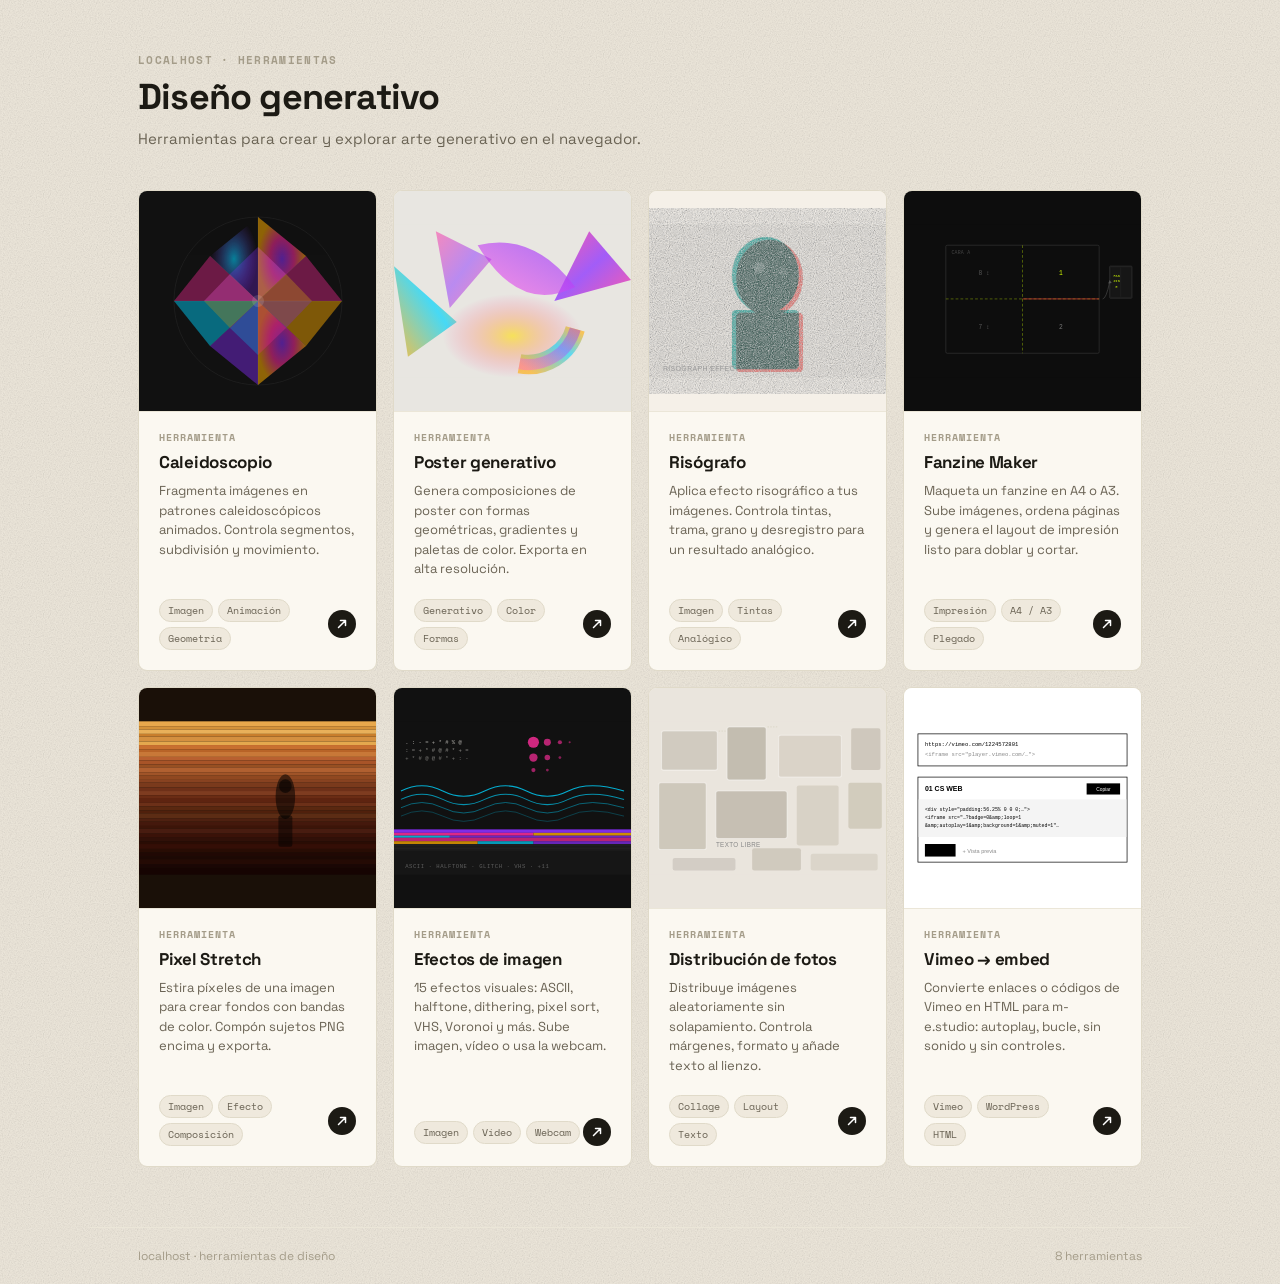
==== commit 0780a0a4: "Add Vimeo embed tool for m-e.studio Co-Authored-By: Claude Opus 5 <noreply@anthropic.com>" ====
--- a/index.html
+++ b/index.html
@@ -717,11 +717,53 @@
     </div>
   </a>
 
+  <!-- VIMEO EMBED -->
+  <a class="card" href="vimeo-embed.html">
+    <div class="card-preview" style="background:#fff">
+      <svg viewBox="0 0 340 220" xmlns="http://www.w3.org/2000/svg" style="position:absolute;inset:0;width:100%;height:100%">
+        <rect width="340" height="220" fill="#fff"/>
+        <!-- Input -->
+        <rect x="20" y="18" width="300" height="46" fill="none" stroke="#000" stroke-width="1"/>
+        <text x="30" y="36" font-family="Courier New,monospace" font-size="8" fill="#000">https://vimeo.com/1224572801</text>
+        <text x="30" y="50" font-family="Courier New,monospace" font-size="8" fill="#888">&lt;iframe src="player.vimeo.com/…"&gt;</text>
+        <!-- Result card -->
+        <rect x="20" y="80" width="300" height="122" fill="none" stroke="#000" stroke-width="1"/>
+        <text x="30" y="100" font-family="-apple-system,sans-serif" font-size="10" font-weight="600" fill="#000">01 CS WEB</text>
+        <rect x="262" y="89" width="48" height="16" fill="#000"/>
+        <text x="286" y="100" font-family="-apple-system,sans-serif" font-size="7" fill="#fff" text-anchor="middle">Copiar</text>
+        <rect x="21" y="112" width="298" height="54" fill="#f4f4f4"/>
+        <text x="30" y="128" font-family="Courier New,monospace" font-size="7" fill="#000">&lt;div style="padding:56.25% 0 0 0;…"&gt;</text>
+        <text x="30" y="140" font-family="Courier New,monospace" font-size="7" fill="#000">&lt;iframe src="…?badge=0&amp;amp;loop=1</text>
+        <text x="30" y="152" font-family="Courier New,monospace" font-size="7" fill="#000">&amp;amp;autoplay=1&amp;amp;background=1&amp;amp;muted=1"…</text>
+        <!-- Play-less video frame -->
+        <rect x="30" y="176" width="44" height="18" fill="#000"/>
+        <text x="84" y="189" font-family="-apple-system,sans-serif" font-size="8" fill="#888">+ Vista previa</text>
+      </svg>
+    </div>
+    <div class="card-body">
+      <div class="card-tag">Herramienta</div>
+      <div class="card-title">Vimeo → embed</div>
+      <div class="card-desc">Convierte enlaces o códigos de Vimeo en HTML para m-e.studio: autoplay, bucle, sin sonido y sin controles.</div>
+      <div class="card-footer">
+        <div class="card-chips">
+          <span class="chip">Vimeo</span>
+          <span class="chip">WordPress</span>
+          <span class="chip">HTML</span>
+        </div>
+        <div class="arrow">
+          <svg width="12" height="12" viewBox="0 0 12 12" fill="none">
+            <path d="M2.5 9.5L9.5 2.5M9.5 2.5H4.5M9.5 2.5V7.5" stroke="white" stroke-width="1.5" stroke-linecap="round" stroke-linejoin="round"/>
+          </svg>
+        </div>
+      </div>
+    </div>
+  </a>
+
 </main>
 
 <footer>
   <span class="footer-note">localhost · herramientas de diseño</span>
-  <span class="footer-count">6 herramientas</span>
+  <span class="footer-count">8 herramientas</span>
 </footer>
 
 </body>
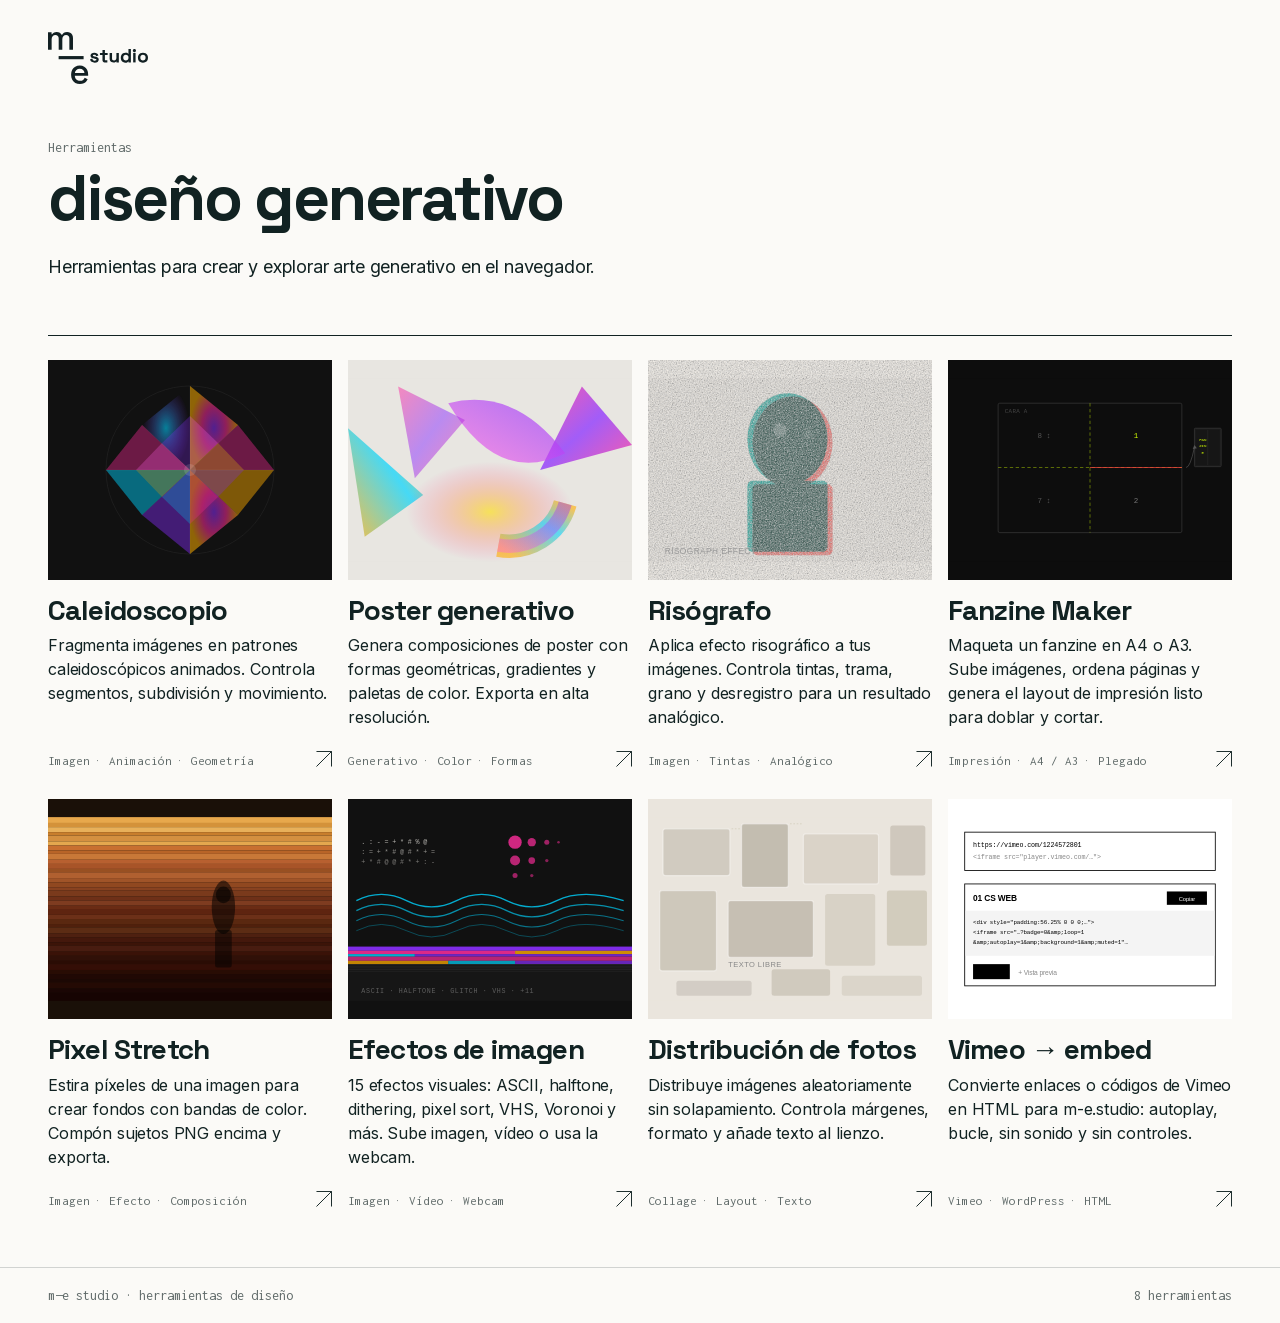
==== commit 278752bb: "Apply m—e studio brand manual styles to all tools Rewrite studio.css on the brand tokens (ink on war" ====
--- a/index.html
+++ b/index.html
@@ -234,23 +234,44 @@
 </style>
 <link rel="stylesheet" href="studio.css">
 <style>
-  .card { background: var(--surface); }
-  .card-title { font-family: var(--font-display); }
-  .eyebrow { font-family: var(--font-mono); }
-  .card:hover { box-shadow: 0 14px 44px rgba(28,26,20,0.12); border-color: var(--border-2); }
-  .arrow { background: var(--text); }
+  header, .grid, footer { max-width: 1440px; }
+  header { padding-top: 32px; }
+  .logo { display: block; width: 100px; margin-bottom: 56px; }
+  .eyebrow { font-size: 14px; font-weight: 400; color: var(--gris); margin-bottom: 12px; }
+  h1 { font-size: clamp(38px, 5vw, 72px); line-height: 0.98; letter-spacing: -0.035em; }
+  .subtitle { font-size: 18px; line-height: 1.4; color: var(--tinta); margin-top: 24px; max-width: 52ch; }
+  .grid { border-top: 1px solid var(--tinta); margin-top: 56px; padding-top: 24px; gap: 32px 16px; }
+  header + .grid { width: calc(100% - 96px); padding-left: 0; padding-right: 0; }
+
+  /* tarjeta: imagen arriba, título debajo, sin caja ni sombra */
+  .card, .card:hover { background: none; border: 0; transform: none; }
+  .card-preview img, .card-preview svg { transition: filter .2s; }
+  .card:hover .card-preview { filter: grayscale(1); }
+  .card-body { border-top: 0; padding: 16px 0 0; gap: 8px; }
+  .card-tag { display: none; }
+  .card-title { font-size: 28px; }
+  .card-desc { font-size: 16px; line-height: 1.5; color: var(--tinta); margin-top: 0; }
+  .card-footer { align-items: flex-end; }
+  .chip { font-size: 13px; padding: 0; border: 0; background: none; color: var(--gris); }
+  .chip + .chip::before { content: "· "; }
+  .arrow, .card:hover .arrow { width: 16px; height: 16px; background: none; transform: none; }
+  .arrow svg { width: 16px; height: 16px; fill: none; stroke: var(--tinta); stroke-width: 6; }
+  .card:hover .arrow svg { stroke: var(--naranja); }
+  footer { border-top-color: var(--linea); }
+  .footer-note, .footer-count { font-size: 14px; color: var(--gris); }
 
   @media (max-width: 1100px) {
-    header, .grid, footer { padding-left: 32px; padding-right: 32px; }
+    header, footer { padding-left: 32px; padding-right: 32px; }
+    header + .grid { width: calc(100% - 64px); }
     .grid { grid-template-columns: repeat(3, 1fr); }
   }
   @media (max-width: 760px) {
-    header { padding: 34px 20px 0; }
-    h1 { font-size: 28px; }
-    .subtitle { font-size: 14px; }
-    .grid { grid-template-columns: repeat(2, 1fr); gap: 12px; padding: 26px 20px 44px; }
+    header { padding: 24px 16px 0; }
+    .logo { margin-bottom: 40px; }
+    header + .grid { width: calc(100% - 32px); }
+    .grid { grid-template-columns: repeat(2, 1fr); gap: 32px 16px; padding-bottom: 56px; }
     .card-preview { height: 156px; }
-    footer { flex-direction: column; gap: 6px; align-items: flex-start; padding: 16px 20px; }
+    footer { flex-direction: column; gap: 6px; align-items: flex-start; padding: 16px; }
   }
   @media (max-width: 460px) {
     .grid { grid-template-columns: 1fr; }
@@ -261,7 +282,8 @@
 <body>
 
 <header>
-  <div class="eyebrow">Localhost · Herramientas</div>
+  <img class="logo" src="img/logotype.svg" alt="m—e studio">
+  <div class="eyebrow">Herramientas</div>
   <h1>Diseño generativo</h1>
   <p class="subtitle">Herramientas para crear y explorar arte generativo en el navegador.</p>
 </header>
@@ -338,9 +360,7 @@
           <span class="chip">Geometría</span>
         </div>
         <div class="arrow">
-          <svg width="12" height="12" viewBox="0 0 12 12" fill="none">
-            <path d="M2.5 9.5L9.5 2.5M9.5 2.5H4.5M9.5 2.5V7.5" stroke="white" stroke-width="1.5" stroke-linecap="round" stroke-linejoin="round"/>
-          </svg>
+          <svg viewBox="0 0 100 100" aria-hidden="true"><path d="M3 3H97V97M97 3 3 97"/></svg>
         </div>
       </div>
     </div>
@@ -393,9 +413,7 @@
           <span class="chip">Formas</span>
         </div>
         <div class="arrow">
-          <svg width="12" height="12" viewBox="0 0 12 12" fill="none">
-            <path d="M2.5 9.5L9.5 2.5M9.5 2.5H4.5M9.5 2.5V7.5" stroke="white" stroke-width="1.5" stroke-linecap="round" stroke-linejoin="round"/>
-          </svg>
+          <svg viewBox="0 0 100 100" aria-hidden="true"><path d="M3 3H97V97M97 3 3 97"/></svg>
         </div>
       </div>
     </div>
@@ -477,9 +495,7 @@
           <span class="chip">Analógico</span>
         </div>
         <div class="arrow">
-          <svg width="12" height="12" viewBox="0 0 12 12" fill="none">
-            <path d="M2.5 9.5L9.5 2.5M9.5 2.5H4.5M9.5 2.5V7.5" stroke="white" stroke-width="1.5" stroke-linecap="round" stroke-linejoin="round"/>
-          </svg>
+          <svg viewBox="0 0 100 100" aria-hidden="true"><path d="M3 3H97V97M97 3 3 97"/></svg>
         </div>
       </div>
     </div>
@@ -528,9 +544,7 @@
           <span class="chip">Plegado</span>
         </div>
         <div class="arrow">
-          <svg width="12" height="12" viewBox="0 0 12 12" fill="none">
-            <path d="M2.5 9.5L9.5 2.5M9.5 2.5H4.5M9.5 2.5V7.5" stroke="white" stroke-width="1.5" stroke-linecap="round" stroke-linejoin="round"/>
-          </svg>
+          <svg viewBox="0 0 100 100" aria-hidden="true"><path d="M3 3H97V97M97 3 3 97"/></svg>
         </div>
       </div>
     </div>
@@ -598,9 +612,7 @@
           <span class="chip">Composición</span>
         </div>
         <div class="arrow">
-          <svg width="12" height="12" viewBox="0 0 12 12" fill="none">
-            <path d="M2.5 9.5L9.5 2.5M9.5 2.5H4.5M9.5 2.5V7.5" stroke="white" stroke-width="1.5" stroke-linecap="round" stroke-linejoin="round"/>
-          </svg>
+          <svg viewBox="0 0 100 100" aria-hidden="true"><path d="M3 3H97V97M97 3 3 97"/></svg>
         </div>
       </div>
     </div>
@@ -661,9 +673,7 @@
           <span class="chip">Webcam</span>
         </div>
         <div class="arrow">
-          <svg width="12" height="12" viewBox="0 0 12 12" fill="none">
-            <path d="M2.5 9.5L9.5 2.5M9.5 2.5H4.5M9.5 2.5V7.5" stroke="white" stroke-width="1.5" stroke-linecap="round" stroke-linejoin="round"/>
-          </svg>
+          <svg viewBox="0 0 100 100" aria-hidden="true"><path d="M3 3H97V97M97 3 3 97"/></svg>
         </div>
       </div>
     </div>
@@ -709,9 +719,7 @@
           <span class="chip">Texto</span>
         </div>
         <div class="arrow">
-          <svg width="12" height="12" viewBox="0 0 12 12" fill="none">
-            <path d="M2.5 9.5L9.5 2.5M9.5 2.5H4.5M9.5 2.5V7.5" stroke="white" stroke-width="1.5" stroke-linecap="round" stroke-linejoin="round"/>
-          </svg>
+          <svg viewBox="0 0 100 100" aria-hidden="true"><path d="M3 3H97V97M97 3 3 97"/></svg>
         </div>
       </div>
     </div>
@@ -751,9 +759,7 @@
           <span class="chip">HTML</span>
         </div>
         <div class="arrow">
-          <svg width="12" height="12" viewBox="0 0 12 12" fill="none">
-            <path d="M2.5 9.5L9.5 2.5M9.5 2.5H4.5M9.5 2.5V7.5" stroke="white" stroke-width="1.5" stroke-linecap="round" stroke-linejoin="round"/>
-          </svg>
+          <svg viewBox="0 0 100 100" aria-hidden="true"><path d="M3 3H97V97M97 3 3 97"/></svg>
         </div>
       </div>
     </div>
@@ -762,7 +768,7 @@
 </main>
 
 <footer>
-  <span class="footer-note">localhost · herramientas de diseño</span>
+  <span class="footer-note">m—e studio · herramientas de diseño</span>
   <span class="footer-count">8 herramientas</span>
 </footer>
 
--- a/studio.css
+++ b/studio.css
@@ -1,221 +1,406 @@
-@import url('https://fonts.googleapis.com/css2?family=Space+Grotesk:wght@400;500;600;700&family=Space+Mono:wght@400;700&display=swap');
-
 /* ════════════════════════════════════════════════════════════════
-   STUDIO — shared design system for the design-tool suite
-   Warm cream + ink, Space Grotesk + Space Mono, crisp tooling.
-   Loaded AFTER each file's inline <style> so it re-skins them.
+   STUDIO — sistema de diseño compartido de las herramientas
+   Aplica el manual de marca de m—e studio (marca/manual.html):
+   tinta sobre fondo claro, Space Grotesk / Inter / Inconsolata,
+   líneas de 1 px, esquinas rectas, amarillo solo en el botón principal
+   y naranja solo como acento.
+   Se carga DESPUÉS del <style> de cada archivo para re-vestirlo.
 ════════════════════════════════════════════════════════════════ */
 
+/* ── tipografías, servidas desde aquí (SIL OFL), sin Google Fonts ── */
+@font-face {
+  font-family: 'Space Grotesk'; font-style: normal; font-weight: 400 700; font-display: swap;
+  src: url(fonts/space-grotesk-latin-ext.woff2) format('woff2');
+  unicode-range: U+0100-02BA, U+02BD-02C5, U+02C7-02CC, U+02CE-02D7, U+02DD-02FF, U+0304, U+0308, U+0329, U+1D00-1DBF, U+1E00-1E9F, U+1EF2-1EFF, U+2020, U+20A0-20AB, U+20AD-20C4, U+2113, U+2C60-2C7F, U+A720-A7FF;
+}
+@font-face {
+  font-family: 'Space Grotesk'; font-style: normal; font-weight: 400 700; font-display: swap;
+  src: url(fonts/space-grotesk-latin.woff2) format('woff2');
+  unicode-range: U+0000-00FF, U+0131, U+0152-0153, U+02BB-02BC, U+02C6, U+02DA, U+02DC, U+0304, U+0308, U+0329, U+2000-206F, U+20AC, U+2122, U+2191, U+2193, U+2212, U+2215, U+FEFF, U+FFFD;
+}
+@font-face {
+  font-family: 'Inter'; font-style: normal; font-weight: 400 700; font-display: swap;
+  src: url(fonts/inter-latin-ext.woff2) format('woff2');
+  unicode-range: U+0100-02BA, U+02BD-02C5, U+02C7-02CC, U+02CE-02D7, U+02DD-02FF, U+0304, U+0308, U+0329, U+1D00-1DBF, U+1E00-1E9F, U+1EF2-1EFF, U+2020, U+20A0-20AB, U+20AD-20C4, U+2113, U+2C60-2C7F, U+A720-A7FF;
+}
+@font-face {
+  font-family: 'Inter'; font-style: normal; font-weight: 400 700; font-display: swap;
+  src: url(fonts/inter-latin.woff2) format('woff2');
+  unicode-range: U+0000-00FF, U+0131, U+0152-0153, U+02BB-02BC, U+02C6, U+02DA, U+02DC, U+0304, U+0308, U+0329, U+2000-206F, U+20AC, U+2122, U+2191, U+2193, U+2212, U+2215, U+FEFF, U+FFFD;
+}
+@font-face {
+  font-family: 'Inconsolata'; font-style: normal; font-weight: 400 700; font-stretch: 100%; font-display: swap;
+  src: url(fonts/inconsolata-latin-ext.woff2) format('woff2');
+  unicode-range: U+0100-02BA, U+02BD-02C5, U+02C7-02CC, U+02CE-02D7, U+02DD-02FF, U+0304, U+0308, U+0329, U+1D00-1DBF, U+1E00-1E9F, U+1EF2-1EFF, U+2020, U+20A0-20AB, U+20AD-20C4, U+2113, U+2C60-2C7F, U+A720-A7FF;
+}
+@font-face {
+  font-family: 'Inconsolata'; font-style: normal; font-weight: 400 700; font-stretch: 100%; font-display: swap;
+  src: url(fonts/inconsolata-latin.woff2) format('woff2');
+  unicode-range: U+0000-00FF, U+0131, U+0152-0153, U+02BB-02BC, U+02C6, U+02DA, U+02DC, U+0304, U+0308, U+0329, U+2000-206F, U+20AC, U+2122, U+2191, U+2193, U+2212, U+2215, U+FEFF, U+FFFD;
+}
+
 :root {
-  /* surfaces — warm cream family */
-  --bg: #efe9dd;
-  --surface: #fbf8f1;
-  --surface-2: #f1ece1;
-  --surf2: #f1ece1;
-  --card-bg: #fbf8f1;
-  --panel-bg: #fbf8f1;
-  --input-bg: #f1ece1;
-  --hover-bg: #ece6da;
-
-  /* ink — warm near-black */
-  --text: #1c1a14;
-  --text-2: #6a6354;
-  --text2: #6a6354;
-  --text-3: #a49c89;
-  --text3: #a49c89;
-  --accent: #1c1a14;
-  --accent-inv: #fbf8f1;
-
-  /* lines */
-  --border: #e0dac9;
-  --border-light: #ebe6d8;
-  --border-2: #c9c2ad;
-  --border2: #c9c2ad;
-
-  /* radii — crisper, tool-like */
-  --radius: 9px;
-  --radius-sm: 6px;
-  --radius-xs: 4px;
-  --r: 9px;
-  --rsm: 6px;
-
-  --font-display: 'Space Grotesk', system-ui, -apple-system, sans-serif;
-  --font-mono: 'Space Mono', 'SF Mono', ui-monospace, monospace;
+  /* marca — mismos nombres y valores que marca/marca.css */
+  --tinta: #112222;
+  --fondo: #FBFAF7;
+  --linea: rgba(17,34,34,.18);
+  --gris: rgba(17,34,34,.66);
+  --amarillo: #EFFF5D;
+  --naranja: #E8501A;
+  --azul: #A2C1C4;
+  --soporte: #EFEDE7;
+  --sg: 'Space Grotesk', 'Helvetica Neue', Arial, sans-serif;
+  --inter: 'Inter', 'Helvetica Neue', Arial, sans-serif;
+  --mono: 'Inconsolata', ui-monospace, Menlo, monospace;
+
+  /* nombres que ya usan las herramientas, apuntando a la marca */
+  --bg: var(--fondo);
+  --surface: var(--fondo);
+  --surface-2: #fff;
+  --surf2: #fff;
+  --card-bg: var(--fondo);
+  --panel-bg: var(--fondo);
+  --input-bg: #fff;
+  --hover-bg: #fff;
+
+  --text: var(--tinta);
+  --text-2: var(--gris);
+  --text2: var(--gris);
+  --text-3: var(--gris);
+  --text3: var(--gris);
+  --accent: var(--tinta);
+  --accent-inv: var(--fondo);
+
+  --border: var(--linea);
+  --border-light: var(--linea);
+  --border-2: var(--linea);
+  --border2: var(--linea);
+
+  --radius: 0;
+  --radius-sm: 0;
+  --radius-xs: 0;
+  --r: 0;
+  --rsm: 0;
+
+  --font-display: var(--sg);
+  --font-mono: var(--mono);
 
   --sheet-peek: 56px;
 }
 
-/* paper grain */
+/* esquinas rectas en todo, sin sombras */
+*, *::before, *::after { border-radius: 0 !important; }
+
 body {
-  font-family: var(--font-display) !important;
-  background-color: var(--bg) !important;
-  background-image: url("data:image/svg+xml;utf8,<svg xmlns='http://www.w3.org/2000/svg' width='140' height='140'><filter id='n'><feTurbulence type='fractalNoise' baseFrequency='0.85' numOctaves='2' stitchTiles='stitch'/><feColorMatrix type='saturate' values='0'/></filter><rect width='140' height='140' filter='url(%23n)' opacity='0.32'/></svg>");
-  background-blend-mode: multiply;
-  color: var(--text);
+  font-family: var(--inter) !important;
+  background: var(--fondo) !important;
+  color: var(--tinta);
+  letter-spacing: -.01em;
   -webkit-font-smoothing: antialiased;
 }
-
-/* ── headers ── */
+button, input, select, textarea { font-family: inherit; color: inherit; }
+:focus-visible { outline: 1px solid var(--tinta); outline-offset: 2px; }
+
+/* ── titulares: Space Grotesk bold, en minúscula ── */
+h1, .header-title, .tool-title, .section-title, .panel-header h1, .card-title, .instr-card h3 {
+  font-family: var(--sg);
+  font-weight: 700;
+  letter-spacing: -0.03em;
+  line-height: 1.05;
+  color: var(--tinta);
+}
+h1, .header-title, .tool-title, .section-title, .panel-header h1 { text-transform: lowercase; }
+.header-title, .tool-title { font-size: 18px; }
+.panel-header h1 { font-size: 28px; }
+.panel-header p { font-size: 13px; color: var(--gris); margin-top: 6px; }
+
+/* ── cabecera ── */
 .app-header {
-  background: var(--surface);
-  border-bottom: 1px solid var(--border);
-}
-.header-title {
-  font-family: var(--font-display);
-  font-weight: 700;
-  letter-spacing: -0.2px;
-  color: var(--text);
+  background: var(--fondo);
+  border-bottom: 1px solid var(--tinta);
 }
 .back-link {
-  font-family: var(--font-mono);
-  font-size: 11px !important;
-  text-transform: uppercase;
-  letter-spacing: 0.06em;
-  color: var(--text-2);
-}
-.back-link:hover { background: var(--hover-bg); color: var(--text); }
-
-h1, .section-title, .panel-header h1, .tool-title { font-family: var(--font-display); }
-
-/* ── cards ── */
-.card {
-  background: var(--surface);
-  border: 1px solid var(--border);
-  border-radius: var(--radius);
-}
-
-/* ── section labels ── */
-.stitle, .variations-label, .preview-lbl, .preview-hint, .count-badge, .dim-label, .diml {
-  font-family: var(--font-mono);
+  font-family: var(--mono);
+  font-size: 15px !important;
+  font-weight: 400;
+  letter-spacing: 0;
+  color: var(--tinta);
+  border: 0 !important;
+  background: none !important;
+  padding-left: 0 !important;
+}
+.back-link:hover { color: var(--naranja); }
+
+/* ── cajas ── */
+.card, .page-card, .instr-card {
+  background: var(--fondo);
+  border: 1px solid var(--linea);
+  box-shadow: none !important;
+}
+
+/* ── rótulos y datos: Inconsolata, sin mayúsculas sostenidas ── */
+.stitle, .variations-label, .preview-lbl, .preview-hint, .count-badge, .dim-label, .diml,
+.badge, .chip, .card-tag, .card-num, .ink-label, .color-label, .panel-badge, .eyebrow,
+.setting-label, .card-label, .print-note, .status, .upload-hint, .img-name, .toggle-label,
+.footer-note, .footer-count, .tool-sub, .preset-name, .ctrl label, .ctrl-row label {
+  font-family: var(--mono);
+  letter-spacing: 0;
+  text-transform: none;
 }
 .stitle {
-  font-size: 9.5px;
-  font-weight: 700;
-  color: var(--text-3);
-  text-transform: uppercase;
-  letter-spacing: 0.13em;
+  font-size: 14px;
+  font-weight: 400;
+  color: var(--gris);
   display: flex;
   align-items: center;
   gap: 7px;
 }
-.stitle::before {
-  content: "";
-  width: 6px; height: 6px;
-  background: var(--text);
-  flex-shrink: 0;
-  display: inline-block;
-}
-
-/* ── control labels & values ── */
-.ctrl label { color: var(--text-2); }
-.ctrl label b {
-  font-family: var(--font-mono);
-  font-weight: 700;
-  color: var(--text);
+.ctrl label, .ctrl-row label, .toggle-label { font-size: 13px; color: var(--gris); }
+.ctrl label, .ctrl-row label { flex-wrap: wrap; gap: 0 6px; }
+.ctrl label b, .ctrl-row label b {
+  font-family: var(--mono);
+  font-size: 13px;
+  font-weight: 400;
+  color: var(--tinta);
   font-variant-numeric: tabular-nums;
 }
-
-/* ── range sliders — custom, crisp ── */
+.variations-label, .preview-lbl { font-size: 14px; font-weight: 400; color: var(--gris); }
+.preview-hint, .count-badge, .dim-label, .diml, .status, .upload-hint, .img-name,
+.ink-label, .color-label, .print-note, .setting-label, .tool-sub { font-size: 13px; color: var(--gris); }
+.badge, .card-num, .panel-badge {
+  font-size: 12px;
+  color: var(--gris);
+  background: none;
+  border: 1px solid var(--linea);
+}
+.status.warn { color: var(--naranja); }
+.status.ok { color: var(--tinta); }
+.empty-msg { font-style: normal; color: var(--gris); }
+
+/* ── deslizadores: línea fina y tirador en tinta ── */
 input[type=range] {
   -webkit-appearance: none;
   appearance: none;
   width: 100%;
-  height: 4px;
-  background: #e3ddcd;
-  border-radius: 2px;
-  outline: none;
+  height: 1px;
+  margin: 8px 0;
+  background: var(--tinta);
+  accent-color: var(--tinta);
+  outline-offset: 8px;
   cursor: pointer;
 }
 input[type=range]::-webkit-slider-thumb {
   -webkit-appearance: none;
   appearance: none;
-  width: 15px; height: 15px;
-  background: var(--text);
-  border-radius: 3px;
-  border: 2px solid var(--surface);
-  box-shadow: 0 1px 3px rgba(0,0,0,0.22);
+  width: 9px; height: 15px;
+  background: var(--tinta);
+  border: 0;
   cursor: pointer;
 }
 input[type=range]::-moz-range-thumb {
-  width: 13px; height: 13px;
-  background: var(--text);
-  border-radius: 3px;
-  border: 2px solid var(--surface);
+  width: 9px; height: 15px;
+  background: var(--tinta);
+  border: 0;
   cursor: pointer;
 }
 
-/* ── pills ── */
-.mb {
-  font-family: var(--font-mono);
-  font-size: 10px;
-  text-transform: uppercase;
-  letter-spacing: 0.04em;
-  padding: 4px 9px;
-  border: 1px solid var(--border-2);
-  border-radius: var(--radius-sm);
-  background: var(--surface);
-  color: var(--text-2);
-  transition: all 0.12s;
-}
-.mb:hover { border-color: var(--text-3); color: var(--text); }
-.mb.on { background: var(--text); color: var(--accent-inv); border-color: var(--text); }
-
-/* ── buttons ── */
-.bp {
-  font-family: var(--font-mono);
-  text-transform: uppercase;
-  letter-spacing: 0.05em;
-  font-size: 11.5px !important;
-  font-weight: 700;
-  background: var(--text);
-  color: var(--accent-inv);
-  border: none;
-  border-radius: var(--radius-sm);
-  transition: transform 0.12s, opacity 0.12s;
-}
-.bp:hover { opacity: 0.9; transform: translateY(-1px); }
-.bs {
-  font-family: var(--font-mono);
-  text-transform: uppercase;
-  letter-spacing: 0.05em;
-  font-size: 11px !important;
-  background: var(--surface);
-  color: var(--text);
-  border: 1px solid var(--border-2);
-  border-radius: var(--radius-sm);
-  transition: background 0.12s, border-color 0.12s;
-}
-.bs:hover { background: var(--hover-bg); border-color: var(--text-3); }
-
-/* ── misc mono accents ── */
-.badge, .chip, .card-tag, .card-num, .ink-label, .color-label, .panel-badge { font-family: var(--font-mono); }
-.size-btn, .sbtn { font-family: var(--font-mono); text-transform: uppercase; letter-spacing: 0.02em; }
-.size-btn.on, .sbtn.on { background: var(--text); color: var(--accent-inv); border-color: var(--text); }
+/* ── campos ── */
+input[type=text], input[type=number], select, textarea {
+  font-family: var(--mono) !important;
+  font-size: 14px !important;
+  letter-spacing: 0;
+  background: #fff !important;
+  color: var(--tinta);
+  border: 1px solid var(--linea) !important;
+}
+input[type=text]:focus, input[type=number]:focus, select:focus, textarea:focus {
+  border-color: var(--tinta) !important;
+  outline: none;
+}
+
+/* ── opciones (pastillas, tamaños, efectos, segmentos) ──
+   Sin relleno; la activa se marca con borde en tinta y línea naranja debajo. */
+.mb, .ap, .sbtn, .size-btn, .effect-btn, .seg-btn, .ink-preset, .preset-item {
+  font-family: var(--mono);
+  font-size: 13px;
+  font-weight: 400;
+  letter-spacing: 0;
+  text-transform: none;
+  background: none;
+  color: var(--gris);
+  border: 1px solid var(--linea);
+  transition: color .12s, border-color .12s;
+}
+.mb { padding: 4px 9px; }
+.sbtn span, .size-btn span { font-size: 12px; opacity: 1; color: var(--gris); }
+.mb:hover, .ap:hover, .sbtn:hover, .size-btn:hover, .effect-btn:hover, .seg-btn:hover,
+.ink-preset:hover, .preset-item:hover {
+  color: var(--naranja);
+  background: none;
+  border-color: var(--linea);
+}
+.mb.on, .ap.on, .sbtn.on, .size-btn.on, .effect-btn.active, .seg-btn.active,
+.preset-item.active, .bs.on {
+  background: none;
+  color: var(--tinta);
+  font-weight: 400;
+  border: 1px solid var(--tinta);
+  border-bottom-color: var(--naranja);
+}
+.seg { border: 0; gap: 4px; }
+.seg-btn, .seg-btn:last-child { border-right: 1px solid var(--linea); }
+.seg-btn.active, .seg-btn.active:last-child { border-right-color: var(--tinta); }
+
+/* ── pestañas: enlace en Inconsolata, la activa con línea naranja ── */
+.tab {
+  font-family: var(--mono);
+  font-size: 15px;
+  font-weight: 400;
+  letter-spacing: 0;
+  text-transform: none;
+  color: var(--tinta);
+  border-bottom: 1px solid transparent;
+}
+.tab:hover { color: var(--naranja); }
+.tab.active { color: var(--tinta); border-bottom-color: var(--naranja); }
+
+/* ── botón principal: el único amarillo de la pantalla ── */
+.bp, .btn-print, button.primary {
+  font-family: var(--mono);
+  font-size: 15px !important;
+  font-weight: 400;
+  letter-spacing: 0;
+  text-transform: none;
+  background: var(--amarillo);
+  color: var(--tinta);
+  border: 0;
+  padding: 8px 14px;
+  transition: background .12s, transform .12s;
+}
+.bp:hover, .btn-print:hover, button.primary:hover {
+  background: color-mix(in srgb, var(--amarillo), #fff 15%);
+  color: var(--tinta);
+  opacity: 1;
+}
+.bp:active, .btn-print:active, button.primary:active { transform: scale(.98); }
+.bp:disabled { opacity: .35; }
+
+/* ── botones secundarios: caja de línea fina ── */
+.bs, .save-btn, .rm-btn:not(.card-thumb .rm-btn) {
+  font-family: var(--mono);
+  font-size: 14px !important;
+  font-weight: 400;
+  letter-spacing: 0;
+  text-transform: none;
+  background: none;
+  color: var(--tinta);
+  border: 1px solid var(--linea);
+  transition: color .12s, border-color .12s;
+}
+.bs:hover, .save-btn:hover, .rm-btn:not(.card-thumb .rm-btn):hover {
+  background: none;
+  color: var(--naranja);
+  border-color: var(--linea);
+  opacity: 1;
+}
+.preset-del { color: var(--gris); }
+.preset-del:hover { color: var(--naranja); background: none; }
+
+/* ── zonas de carga ── */
+.upload-area, #drop-zone, .bulk-zone {
+  background: none;
+  border: 1px dashed var(--gris);
+  color: var(--gris);
+}
+.upload-area:hover, .upload-area.over, #drop-zone:hover, #drop-zone.drag-over,
+.bulk-zone:hover, .bulk-zone.drag-over {
+  background: #fff;
+  border-color: var(--tinta);
+  color: var(--tinta);
+}
+.upload-area.has-img { border: 1px solid var(--linea); }
+.upload-icon, .bulk-zone-icon { background: none; border: 0; color: var(--tinta); }
+.upload-icon svg, #drop-zone svg, .thumb-ph svg { opacity: 1; }
+#drop-zone small { font-size: 13px; color: var(--gris); }
+.slot { background: var(--soporte); border: 1px dashed var(--linea); }
+.slot:hover { border-color: var(--tinta); }
+.thumb-item, .card-thumb, .img-thumb.contain { background: var(--soporte); }
+.card-thumb:hover { background: var(--soporte); }
+.card-thumb.drag-over { background: #fff; outline: 1px dashed var(--tinta); }
+.slot .rm, .thumb-del, .card-thumb .rm-btn { background: var(--tinta); color: var(--fondo); }
+.card-thumb .rm-btn:hover { background: var(--naranja); }
+
+/* ── interruptor ── */
+.toggle-track { background: var(--linea); }
+.toggle input:checked + .toggle-track { background: var(--tinta); }
+.toggle-thumb { background: var(--fondo); }
+
+/* ── muestras de color ── */
+.swatch, .ink-swatch { border: 1px solid var(--linea); box-shadow: none; }
+.preset { border-width: 1px; }
+.preset:hover, .preset.on { border-color: var(--tinta); }
+
+/* ── barras de progreso ── */
+.pbar, .bulk-bar-wrap { height: 1px; background: var(--linea); overflow: visible; }
+.pfill, .bulk-bar { height: 3px; margin-top: -1px; background: var(--tinta); }
+
+/* ── lienzo: imagen sin marco, sombra ni esquinas ── */
+.canvas-wrap, .app .wrap, .poster-wrap, .empty-placeholder { background: var(--soporte); box-shadow: none; }
+canvas, #preview, #cv, #output-canvas, .preview-sheet, .mini-thumb { box-shadow: none !important; }
+.preview-sheet { border: 1px solid var(--linea); }
+.sheet-panel { border-color: var(--linea); background: var(--soporte); }
+.mini-thumb { border-width: 1px; }
+.mini-thumb:hover { transform: none; border-color: var(--linea); }
+.mini-thumb.active { border-color: var(--tinta); }
+hr.div { border-top: 1px solid var(--linea); }
+#webcam-badge { background: var(--azul); color: var(--tinta); font-size: 12px; letter-spacing: 0; text-transform: none; }
+
+/* ── fanzine ── */
+.settings, .tabs { background: var(--fondo); }
+.tabs { border-bottom-color: var(--linea); }
+.v-sep { background: var(--linea); }
+.page-card:hover { border-color: var(--tinta); }
+.page-card.drop-target { box-shadow: none !important; }
+.card-label { font-size: 13px; font-weight: 400; }
+.section-title { font-size: 28px; }
+.section-sub { font-size: 16px; color: var(--tinta); margin-top: 8px; }
+.instr-card h3 { font-size: 20px; }
+.instr-list li { color: var(--tinta); font-size: 15px; }
+.instr-list li::before {
+  font-family: var(--mono);
+  font-size: 15px;
+  font-weight: 400;
+  background: none;
+  color: var(--gris);
+  min-width: 16px;
+  height: auto;
+  margin-top: 0;
+  justify-content: flex-start;
+}
 
 /* ════════════════════════════════════════════════════════════════
-   BOTTOM SHEET  (mobile only — canvas tools)
-   The control sidebar (.ctrl-panel / .panel) becomes a draggable
-   sheet over the canvas stage.
+   HOJA INFERIOR  (solo móvil — herramientas de lienzo)
+   El panel de controles (.ctrl-panel / .panel) que lleva un
+   .sheet-handle se convierte en una hoja arrastrable sobre el lienzo.
 ════════════════════════════════════════════════════════════════ */
 .sheet-handle { display: none; }
 
-@media (min-width: 901px) {
-  /* tablet/desktop: leave the original side-by-side layout intact */
-}
-
 /* ── TABLET ── */
 @media (max-width: 1100px) and (min-width: 901px) {
-  .ctrl-panel, .panel { width: 248px !important; }
+  .ctrl-panel, .app > .panel { width: 248px !important; }
   .app-header { padding-left: 12px !important; padding-right: 12px !important; }
 }
 
-/* ── MOBILE: bottom sheet ── */
+/* ── MÓVIL ── */
 @media (max-width: 900px) {
-  body { height: 100vh; height: 100dvh; overflow: hidden; }
-  .app { flex-direction: column !important; position: relative; min-height: 0; }
-
-  /* stage fills behind the sheet */
-  .preview-panel, .preview-area, .preview-col, .canvas-area {
+  .app-header { padding-left: 12px !important; padding-right: 12px !important; }
+  .header-right { display: none; }
+
+  body:has(.sheet-handle) { height: 100vh; height: 100dvh; overflow: hidden; }
+  body:has(.sheet-handle) .app { flex-direction: column !important; position: relative; min-height: 0; }
+
+  /* el lienzo ocupa todo detrás de la hoja */
+  body:has(.sheet-handle) :is(.preview-panel, .preview-area, .preview-col, .canvas-area) {
     position: absolute !important;
     inset: 0 0 var(--sheet-peek) 0 !important;
     width: auto !important;
@@ -224,8 +409,8 @@
     overflow: auto;
   }
 
-  /* the control panel → sheet */
-  .ctrl-panel, .panel {
+  /* el panel de controles → hoja */
+  :is(.ctrl-panel, .panel):has(> .sheet-handle) {
     position: fixed !important;
     left: 0; right: 0; bottom: 0;
     width: auto !important;
@@ -233,20 +418,18 @@
     max-height: 82dvh;
     border-right: none !important;
     border-left: none !important;
-    border-top: 1px solid var(--border);
-    border-radius: 18px 18px 0 0;
-    box-shadow: 0 -12px 44px rgba(0,0,0,0.18);
-    background: var(--bg);
+    border-top: 1px solid var(--tinta);
+    background: var(--fondo);
     transform: translateY(calc(100% - var(--sheet-peek)));
     transition: transform 0.34s cubic-bezier(0.32, 0.72, 0, 1);
     z-index: 80;
     padding-top: 0 !important;
     overscroll-behavior: contain;
   }
-  .ctrl-panel.dragging, .panel.dragging { transition: none; }
-  .ctrl-panel.sheet-open, .panel.sheet-open { transform: translateY(0); }
-
-  /* the grab handle */
+  :is(.ctrl-panel, .panel).dragging { transition: none; }
+  :is(.ctrl-panel, .panel).sheet-open { transform: translateY(0); }
+
+  /* el tirador */
   .sheet-handle {
     display: flex;
     align-items: center;
@@ -255,37 +438,21 @@
     top: 0;
     z-index: 5;
     height: var(--sheet-peek);
+    flex-shrink: 0;
     padding: 0 18px;
-    background: var(--bg);
-    border-radius: 18px 18px 0 0;
+    background: var(--fondo);
     cursor: grab;
     touch-action: none;
     user-select: none;
   }
   .sheet-handle:active { cursor: grabbing; }
-  .sheet-handle .sh-grip {
-    position: absolute;
-    top: 8px; left: 50%;
-    transform: translateX(-50%);
-    width: 38px; height: 4px;
-    border-radius: 3px;
-    background: var(--border-2);
+  .sheet-handle .sh-grip { display: none; }
+  .sheet-handle .sh-label {
+    font-family: var(--mono);
+    font-size: 15px;
+    letter-spacing: 0;
+    color: var(--tinta);
   }
-  .sheet-handle .sh-label {
-    font-family: var(--font-mono);
-    font-size: 11px;
-    text-transform: uppercase;
-    letter-spacing: 0.1em;
-    color: var(--text-2);
-    margin-top: 6px;
-  }
-  .sheet-handle .sh-chev {
-    margin-top: 6px;
-    color: var(--text-3);
-    transition: transform 0.3s;
-  }
+  .sheet-handle .sh-chev { color: var(--tinta); transition: transform 0.3s; }
   .sheet-open .sheet-handle .sh-chev { transform: rotate(180deg); }
-
-  .app-header { padding-left: 12px !important; padding-right: 12px !important; }
-  .header-right { display: none; }
-}
+}
